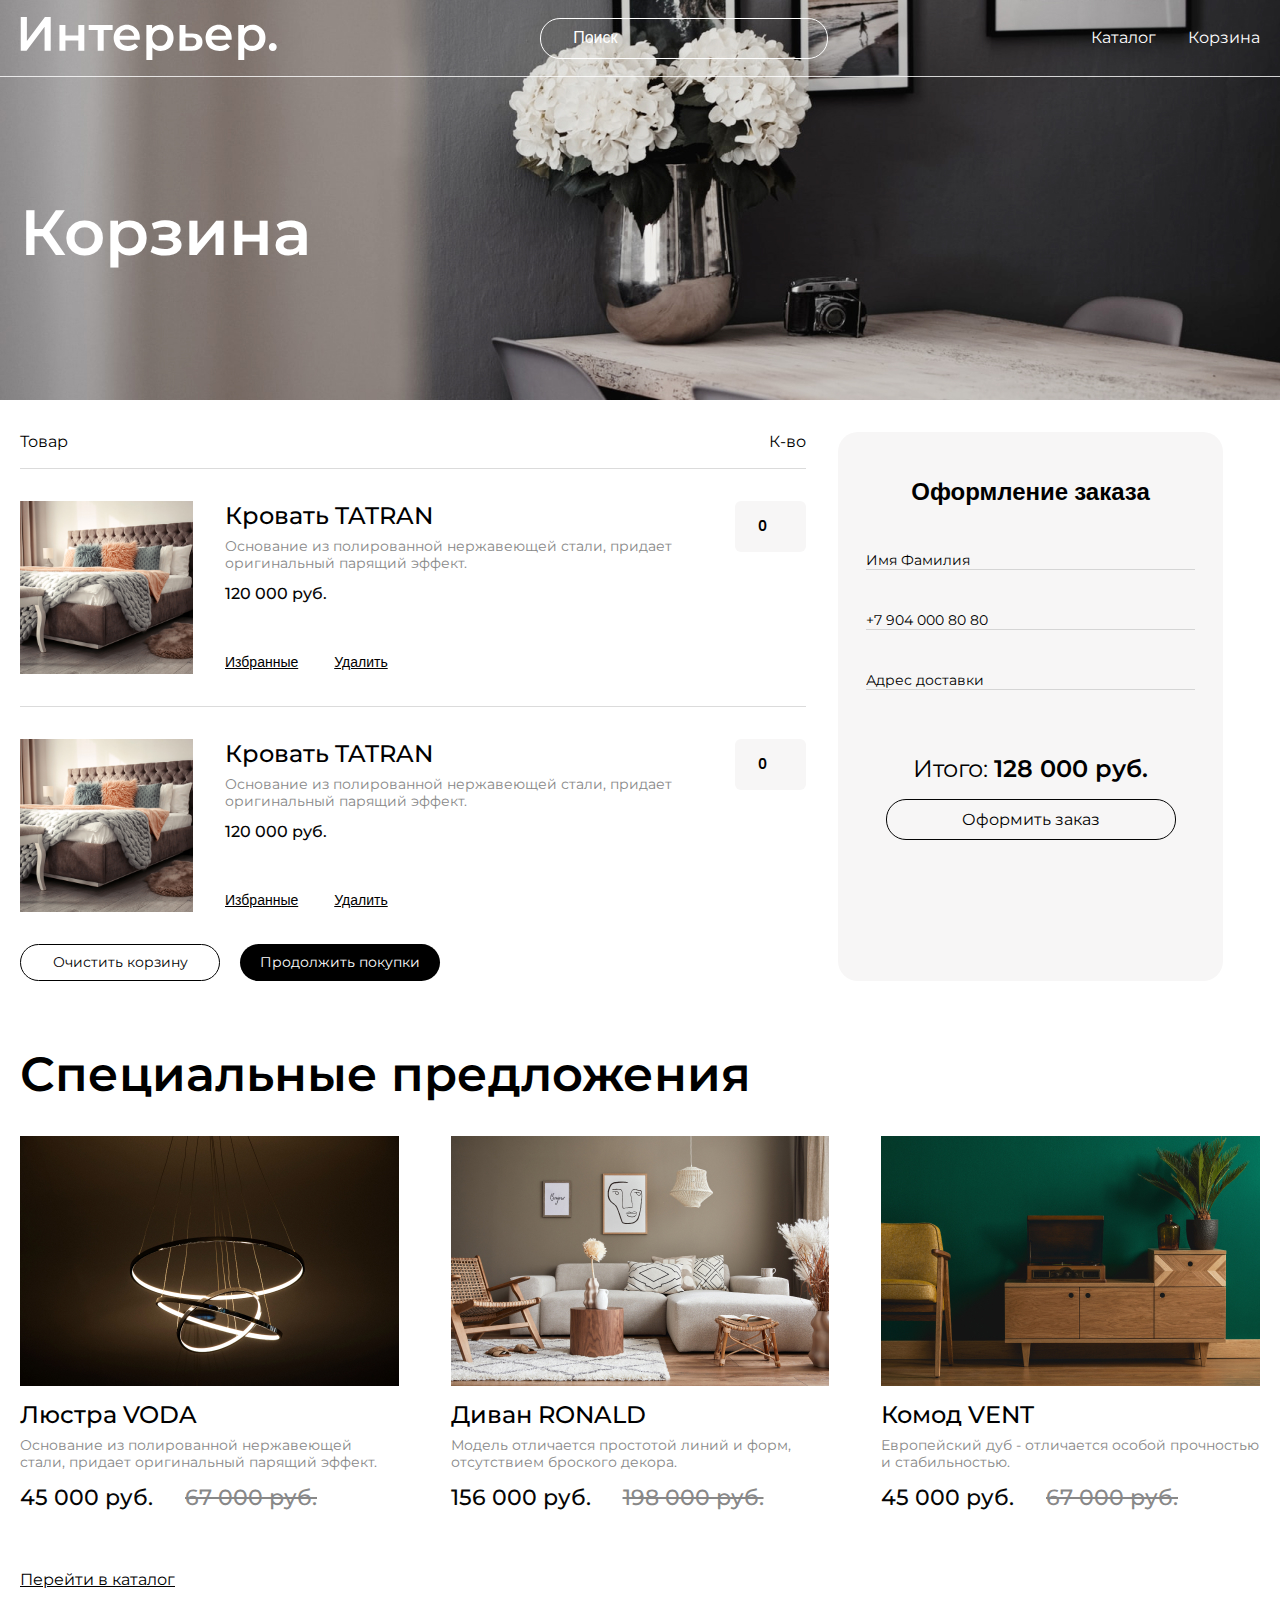
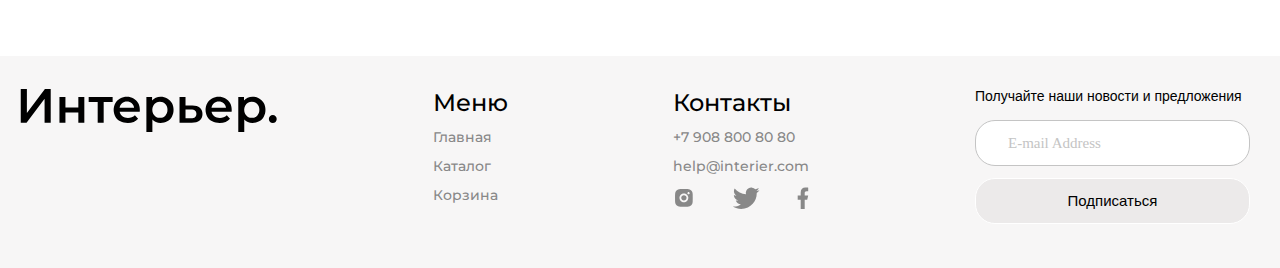
==== cart.html @ 0ecb042e "Added: Task 8" ====
<!DOCTYPE html>
<html lang="en">
<head>
    <meta charset="UTF-8">
    <meta http-equiv="X-UA-Compatible" content="IE=edge">
    <meta name="viewport" content="width=device-width, initial-scale=1.0">
    <link rel="stylesheet" href="css/main.css">
    <link href='https://fonts.googleapis.com/css?family=Montserrat:400,500,600,80' rel='stylesheet' type='text/css'>
    <link href="https://fonts.googleapis.com/css2?family=Poppins:wght@300;400;500&display=swap" rel="stylesheet"> 
    <link href="https://fonts.googleapis.com/css2?family=Poppins:wght@400;500;600&display=swap" rel="stylesheet">
    <title>Корзина</title>
</head>
<body>
    <div class="intro cart">
        <header class="intro-header">
            <img class="header-logo" src="img/logo.svg" alt="Logo">
            <input class="header-search" type="search" name="Search" id="input-search" placeholder="Поиск">
            <nav class="header-nav">
                <a class="header-nav-element" href="catalog.html">Каталог</a>
                <a class="header-nav-element" href="cart.html">Корзина</a>
            </nav>
        </header>
        <section>
            <h1 class="main-header cart">Корзина</h1>
        </section>
    </div> 
    <main>
    <section>
        <div class="cart-section">
            <div class="cart-pane">
                <div class="cart-header-bar">
                    <div class="cart-header-bar-element">Товар</div>
                    <div class="cart-header-bar-element">К-во</div>
                </div>
                <div class="cart-pane-product-cards">
                    <div class="product-card cart">
                        <img class="product-image cart" src="img/tatran.jpg" alt='TATRAN'>
                        <div class="cart-product-info">
                            <h3 class="product-name cart">Кровать TATRAN</h3>
                            <p class="product-desc cart">Основание из полированной нержавеющей стали, придает оригинальный парящий эффект.</p>
                            <p class="price cart">120 000 руб.</p>
                            <div class="product-card-control">
                                <button class="product-card-button" id="add-to-favorites-button">Избранные</button>
                                <button class="product-card-button" id="delete-from-cart-button">Удалить</button>
                            </div>
                        </div>
                        <input class="product-amount-input" type="number" value=0>
                    </div>
                    <div class="product-card cart">
                        <img class="product-image cart" src="img/tatran.jpg" alt='TATRAN'>
                        <div class="cart-product-info">
                            <h3 class="product-name cart">Кровать TATRAN</h3>
                            <p class="product-desc cart">Основание из полированной нержавеющей стали, придает оригинальный парящий эффект.</p>
                            <p class="price cart">120 000 руб.</p>
                            <div class="product-card-control">
                                <button class="product-card-button" id="add-to-favorites-button">Избранные</button>
                                <button class="product-card-button" id="delete-from-cart-button">Удалить</button>
                            </div>
                        </div>
                        <input class="product-amount-input" type="number" value=0>
                    </div>
                </div>
                <div class="cart-pane-control">
                    <button class="clear-cart-button">Очистить корзину</button>
                    <button class="continue-shopping-button">Продолжить покупки</button>
                </div>
            </div>
            <div class="order-pane">
                <p class="order-pane-header">Оформление заказа</p>
                <input class="order-name" placeholder="Имя Фамилия">
                <input class="order-phone-number" placeholder="+7 904 000 80 80">
                <input class="order-delivery-address" placeholder="Адрес доставки">
                <div class="order-total-block"><p class="order-total">Итого:&nbsp;</p><p class="order-total-sum">128 000 руб.</p></div>
                <button class="checkout-button">Оформить заказ</button>
            </div>
        </div>
    </section>
    <section>
        <h2 class="section-header">Специальные предложения</h2>
        <div class="product-cards">
            <div class="product-card">
                <img class="product-image" src="img/voda.jpg" alt='VODA'>
                <h3 class="product-name">Люстра VODA</h3>
                <p class="product-desc">Основание из полированной нержавеющей стали, придает оригинальный парящий эффект.</p>
                <div class="special-offer-price">
                    <p class="price">45 000 руб.</p><p class="price price-old">67 000 руб.</p>
                </div>
            </div>
            <div class="product-card">
                <img class="product-image" src="img/ronald.jpg" alt='RONALD'>
                <h3 class="product-name">Диван RONALD</h3>
                <p class="product-desc">Модель отличается простотой линий и форм, отсутствием броского декора.</p>
                <div class="special-offer-price">
                    <p class="price">156 000 руб.</p><p class="price price-old">198 000 руб.</p>
                </div>
            </div>
            <div class="product-card">
                <img class="product-image" src="img/vent.jpg" alt='VENT'>
                <h3 class="product-name">Комод VENT</h3>
                <p class="product-desc">Европейский дуб - отличается особой прочностью и стабильностью.</p>
                <div class="special-offer-price">
                    <p class="price">45 000 руб.</p><p class="price price-old">67 000 руб.</p>
                </div>
            </div>
        </div>
        <a class="catalog-section-link" href="catalog.html">Перейти в каталог</a>
    </section>
    </main>
    <footer>
        <img class="footer-logo" height="44px" src="img/logo.svg" alt="Logo">
        <div class="footer-section">
            <h4 class="footer-section-element">Меню</h4>
            <a class="footer-link" href="index.html">Главная</a>
            <a class="footer-link" href="catalog.html">Каталог</a>
            <a class="footer-link" href="">Корзина</a>
        </div>
        <div class="footer-section">
            <h4 class="footer-section-element">Контакты</h4>
            <a class="footer-link" href="tel:+79088008080">+7 908 800 80 80</a>
            <a class="footer-link" href="mailto:help@interier.com">help@interier.com</a>
            <div class="footer-contacts-social">
                <a href=""><img height="22px" src="img/inst.svg" alt="Instagram Logo"></a>
                <a href=""><img height="22px" src="img/twitter.svg" alt="Twitter Logo"></a>
                <a href=""><img height="22px" src="img/facebook.svg" alt="Facebook Logo"></a>
            </div>
        </div>
        <div class="footer-section">
            <form class="footer-subscription" action="#">
                <p class="subscription-header">Получайте наши новости и предложения</p>
                <input class="subscription-email-input" type="email" placeholder="E-mail Address">
                <button class="subscribe-button">Подписаться</button>
            </form>
        </div>
    </footer>
</body>
</html>
---- css/main.css ----
* {
  margin: 0;
  padding: 0;
}

body {
  font-family: 'Montserrat', sans-serif;
  font-style: normal;
  font-weight: normal;
  background-color: #FFFFFF;
}

section {
  padding-left: calc(50% - 620px);
  padding-right: calc(50% - 620px);
}

main {
  margin-bottom: 64px;
}

footer {
  padding-left: calc(50% - 620px);
  padding-right: calc(50% - 620px);
  /* height: 207px; */
  min-height: 130px;
  background: #F7F6F6;
  display: -webkit-box;
  display: -ms-flexbox;
  display: flex;
  -webkit-box-pack: justify;
      -ms-flex-pack: justify;
          justify-content: space-between;
  padding-top: 32px;
  padding-bottom: 32px;
}

input:focus {
  outline: none;
}

.intro {
  min-height: 735px;
  background-image: url("../img/intro_background.jpg");
  background-size: cover;
}

.intro .slogan-paragraph {
  min-height: 32px;
  margin-bottom: 16px;
  /* margin-left: 117px; */
  margin-top: 16px;
  font-size: 24px;
  line-height: 32px;
  color: #FFFFFF;
}

.intro .catalog-link {
  height: 24px;
  /* margin-left: 120px; */
  margin-top: 16px;
  font-size: 16px;
  line-height: 24px;
  -webkit-text-decoration-line: underline;
          text-decoration-line: underline;
  color: #FFFFFF;
}

.intro.catalog {
  min-height: 400px;
  background-image: url("../img/intro_background_catalog.jpg");
  background-size: cover;
}

.intro.cart {
  min-height: 400px;
  background-image: url("../img/intro_background_cart.jpg");
  background-size: cover;
}

.intro .intro-header {
  padding-left: calc(50% - 620px);
  padding-right: calc(50% - 620px);
  height: 76px;
  display: -webkit-box;
  display: -ms-flexbox;
  display: flex;
  -webkit-box-pack: justify;
      -ms-flex-pack: justify;
          justify-content: space-between;
  -webkit-box-align: center;
      -ms-flex-align: center;
          align-items: center;
  border-bottom: 1px solid rgba(255, 255, 255, 0.8);
}

.intro .header-logo {
  height: 44px;
}

.intro .header-search {
  /* margin-left: 25%; */
  height: 41px;
  width: 288px;
  padding-left: 32px;
  padding-right: 32px;
  border: 1px solid #FFFFFF;
  -webkit-box-sizing: border-box;
          box-sizing: border-box;
  border-radius: 20px;
  background: transparent;
  font-size: 16px;
  line-height: 20px;
  color: #FFFFFF;
}

.intro .header-search::-webkit-input-placeholder {
  color: #FFFFFF;
}

.intro .header-search:-ms-input-placeholder {
  color: #FFFFFF;
}

.intro .header-search::-ms-input-placeholder {
  color: #FFFFFF;
}

.intro .header-search::placeholder {
  color: #FFFFFF;
}

.intro .header-nav {
  /* margin-left: 120px; */
  display: -webkit-box;
  display: -ms-flexbox;
  display: flex;
  -webkit-box-pack: justify;
      -ms-flex-pack: justify;
          justify-content: space-between;
}

.intro .header-nav-element {
  font-size: 16px;
  line-height: 20px;
  color: #FFFFFF;
  text-decoration: none;
  -webkit-box-flex: 0;
      -ms-flex: none;
          flex: none;
  -webkit-box-ordinal-group: 1;
      -ms-flex-order: 0;
          order: 0;
  -ms-flex-positive: 0;
      flex-grow: 0;
  /* margin: 0px 32px; */
}

.intro .header-nav-element:nth-child(2n) {
  margin-left: 32px;
}

.intro .main-header {
  margin-top: 64px;
  margin-bottom: 16px;
  max-width: 792px;
  font-weight: 600;
  font-size: 64px;
  line-height: 70px;
  color: #FFFFFF;
}

.intro .main-header.catalog, .intro .main-header.cart {
  margin-top: 120px;
}

.catalog-control-bar {
  padding-top: 64px;
  padding-bottom: 32px;
  display: -webkit-box;
  display: -ms-flexbox;
  display: flex;
  -webkit-box-pack: justify;
      -ms-flex-pack: justify;
          justify-content: space-between;
  /* Doesn't work in Firefox (Works in Google Chrome) */
}

.catalog-control-bar .catalog-breadcrumb-nav-ul {
  display: -webkit-box;
  display: -ms-flexbox;
  display: flex;
  list-style: none;
}

.catalog-control-bar .catalog-breadcrumb-nav-element {
  display: inline;
  text-decoration: none;
  font-size: 16px;
  line-height: 32px;
  color: #000000;
  -webkit-box-flex: 0;
      -ms-flex: none;
          flex: none;
  -webkit-box-ordinal-group: 1;
      -ms-flex-order: 0;
          order: 0;
  -ms-flex-positive: 0;
      flex-grow: 0;
}

.catalog-control-bar .catalog-breadcrumb-nav a + a::before {
  content: "\00a0/\00a0\00a0";
  font-size: 16px;
  line-height: 32px;
  color: #000000;
  -webkit-box-flex: 0;
      -ms-flex: none;
          flex: none;
  -webkit-box-ordinal-group: 1;
      -ms-flex-order: 0;
          order: 0;
  -ms-flex-positive: 0;
      flex-grow: 0;
}

.catalog-control-bar .catalog-sort-dropdown {
  height: 41px;
  border: 1px solid #C4C4C4;
  -webkit-box-sizing: border-box;
          box-sizing: border-box;
  border-radius: 20px;
  padding-left: 10px;
  font-size: 16px;
  line-height: 20px;
  color: #000000;
}

.catalog-control-bar .catalog-sort-option {
  font-size: 16px;
  line-height: 20px;
  color: #000000;
}

.section-header {
  height: 59px;
  margin-top: 64px;
  margin-bottom: 32px;
  font-weight: 600;
  font-size: 48px;
  line-height: 59px;
  display: -webkit-box;
  display: -ms-flexbox;
  display: flex;
  -webkit-box-align: center;
      -ms-flex-align: center;
          align-items: center;
  color: #000000;
}

.category-cards {
  display: -ms-grid;
  display: grid;
  gap: 32px;
  -ms-grid-columns: (1fr)[12];
      grid-template-columns: repeat(12, 1fr);
}

.category-card.big-card {
  grid-column: span 6;
}

.category-card {
  grid-column: span 4;
  height: 415px;
  background-repeat: no-repeat;
  background-position: center;
  background-size: cover;
  font-weight: 600;
  font-size: 34px;
  line-height: 41px;
  display: -webkit-box;
  display: -ms-flexbox;
  display: flex;
  -webkit-box-align: center;
      -ms-flex-align: center;
          align-items: center;
  -webkit-box-pack: center;
      -ms-flex-pack: center;
          justify-content: center;
  color: #FFFFFF;
}

.product-cards {
  display: -webkit-box;
  display: -ms-flexbox;
  display: flex;
  /* flex-direction: row; */
  -ms-flex-wrap: wrap;
      flex-wrap: wrap;
  -webkit-box-pack: justify;
      -ms-flex-pack: justify;
          justify-content: space-between;
  /* margin-bottom: 39px; */
}

.product-card {
  width: 379px;
  padding-bottom: 56px;
}

.product-card .product-image {
  -o-object-fit: cover;
     object-fit: cover;
  padding-bottom: 10px;
}

.product-card .product-name {
  font-weight: 500;
  font-size: 24px;
  line-height: 29px;
  color: #000000;
  margin: 0px 0px 8px 0px;
}

.product-card .product-desc {
  font-size: 14px;
  line-height: 17px;
  color: #888888;
  margin: 0px 0px 12px 0px;
}

.product-card .price {
  font-weight: 500;
  font-size: 22px;
  line-height: 29px;
  color: #050505;
  margin-right: 32px;
}

.product-card .price-old {
  -webkit-text-decoration-line: line-through;
          text-decoration-line: line-through;
  color: #888888;
}

.product-card .special-offer-price {
  display: -webkit-box;
  display: -ms-flexbox;
  display: flex;
  -webkit-box-orient: horizontal;
  -webkit-box-direction: normal;
      -ms-flex-direction: row;
          flex-direction: row;
}

.cart-section {
  margin-top: 32px;
  display: -ms-grid;
  display: grid;
  -ms-grid-columns: (1fr)[12];
      grid-template-columns: repeat(12, 1fr);
  gap: 32px;
}

.cart-section .cart-pane {
  min-width: 786px;
}

.cart-section .cart-pane .cart-header-bar {
  padding-bottom: 16px;
  grid-column: span 8;
  font-size: 16px;
  line-height: 20px;
  display: -webkit-box;
  display: -ms-flexbox;
  display: flex;
  -webkit-box-pack: justify;
      -ms-flex-pack: justify;
          justify-content: space-between;
  -webkit-box-align: center;
      -ms-flex-align: center;
          align-items: center;
  color: #000000;
}

.cart-section .cart-pane .product-card.cart {
  display: -webkit-box;
  display: -ms-flexbox;
  display: flex;
  width: 100%;
  height: 173px;
  padding-top: 32px;
  padding-bottom: 32px;
  border-top: 1px solid rgba(136, 136, 136, 0.3);
}

.cart-section .cart-pane .product-image.cart {
  max-height: 173px;
  max-width: 173px;
  -o-object-fit: cover;
     object-fit: cover;
  padding-bottom: 0;
}

.cart-section .cart-pane .cart-product-info {
  padding-left: 32px;
  display: -webkit-box;
  display: -ms-flexbox;
  display: flex;
  -webkit-box-orient: vertical;
  -webkit-box-direction: normal;
      -ms-flex-direction: column;
          flex-direction: column;
  -webkit-box-pack: justify;
      -ms-flex-pack: justify;
          justify-content: space-between;
}

.cart-section .cart-pane .cart-product-info .product-name.cart {
  font-size: 24px;
  line-height: 29px;
}

.cart-section .cart-pane .cart-product-info .product-desc.cart {
  font-size: 14px;
  line-height: 17px;
}

.cart-section .cart-pane .cart-product-info .price.cart {
  font-size: 16px;
  line-height: 20px;
}

.cart-section .cart-pane .cart-product-info .product-card-control {
  margin-top: auto;
}

.cart-section .cart-pane .cart-product-info .product-card-control .product-card-button {
  margin-right: 32px;
  font-size: 14px;
  line-height: 24px;
  -webkit-text-decoration-line: underline;
          text-decoration-line: underline;
  border: none;
  background: none;
  color: #000000;
}

.cart-section .cart-pane .cart-product-info .product-card-control .product-card-button:hover {
  color: rgba(0, 0, 0, 0.5);
}

.cart-section .cart-pane .product-amount-input {
  height: 51px;
  width: 71px;
  background: #F7F6F6;
  border-radius: 6px;
  border: none;
  text-align: center;
  font-family: Poppins;
  font-style: normal;
  font-weight: 600;
  font-size: 14px;
}

.cart-section .order-pane {
  grid-column: span 4;
  min-width: 329px;
  background: #F7F6F6;
  border-radius: 20px;
  display: -webkit-box;
  display: -ms-flexbox;
  display: flex;
  -webkit-box-orient: vertical;
  -webkit-box-direction: normal;
      -ms-flex-direction: column;
          flex-direction: column;
  padding-top: 42px;
  padding-bottom: 42px;
  padding-left: 28px;
  padding-right: 28px;
  -webkit-box-align: center;
      -ms-flex-align: center;
          align-items: center;
}

.cart-section .order-pane .order-pane-header {
  font-family: Poppins, sans-serif;
  font-style: normal;
  font-weight: 600;
  font-size: 24px;
  line-height: 36px;
  -webkit-box-align: center;
      -ms-flex-align: center;
          align-items: center;
  text-align: center;
}

.cart-section .order-pane .order-name, .cart-section .order-pane .order-phone-number, .cart-section .order-pane .order-delivery-address {
  width: 100%;
  background: none;
  border: none;
  border-bottom: 1px solid rgba(136, 136, 136, 0.3);
  font-family: Montserrat;
  font-style: normal;
  font-weight: normal;
  font-size: 14px;
  line-height: 17px;
  margin-top: 42px;
  color: #000000;
}

.cart-section .order-pane .order-name::-webkit-input-placeholder, .cart-section .order-pane .order-phone-number::-webkit-input-placeholder, .cart-section .order-pane .order-delivery-address::-webkit-input-placeholder {
  color: #000000;
}

.cart-section .order-pane .order-name:-ms-input-placeholder, .cart-section .order-pane .order-phone-number:-ms-input-placeholder, .cart-section .order-pane .order-delivery-address:-ms-input-placeholder {
  color: #000000;
}

.cart-section .order-pane .order-name::-ms-input-placeholder, .cart-section .order-pane .order-phone-number::-ms-input-placeholder, .cart-section .order-pane .order-delivery-address::-ms-input-placeholder {
  color: #000000;
}

.cart-section .order-pane .order-name::placeholder, .cart-section .order-pane .order-phone-number::placeholder, .cart-section .order-pane .order-delivery-address::placeholder {
  color: #000000;
}

.cart-section .order-pane .order-total-block {
  margin-top: 64px;
  margin-bottom: 16px;
  display: -webkit-box;
  display: -ms-flexbox;
  display: flex;
  font-size: 24px;
  line-height: 29px;
  color: #000000;
}

.cart-section .order-pane .order-total-block .order-total-sum {
  font-weight: 600;
}

.cart-section .order-pane .checkout-button {
  width: 290px;
  height: 41px;
  background: none;
  border: 1px solid #040404;
  -webkit-box-sizing: border-box;
          box-sizing: border-box;
  border-radius: 20px;
  font-family: Montserrat;
  font-style: normal;
  font-weight: normal;
  font-size: 16px;
  line-height: 20px;
  -webkit-box-align: center;
      -ms-flex-align: center;
          align-items: center;
  text-align: center;
  color: #000000;
}

.cart-section .clear-cart-button {
  width: 200px;
  height: 37px;
  background: none;
  border: 1px solid #000000;
  -webkit-box-sizing: border-box;
          box-sizing: border-box;
  border-radius: 50px;
  margin-right: 16px;
  font-family: Montserrat;
  font-style: normal;
  font-weight: normal;
  font-size: 14px;
  line-height: 17px;
  text-align: center;
  color: #020202;
}

.cart-section .continue-shopping-button {
  width: 200px;
  height: 37px;
  background: #000000;
  border: none;
  border-radius: 50px;
  font-family: Montserrat;
  font-style: normal;
  font-weight: normal;
  font-size: 14px;
  line-height: 17px;
  text-align: center;
  color: #FFFFFF;
}

.cart-section .clear-cart-button:hover, .cart-section .continue-shopping-button:hover, .cart-section .checkout-button:hover {
  background-color: #e6e6e6;
  border: none;
  color: #000000;
}

.catalog-section-link {
  font-family: Montserrat;
  font-style: normal;
  font-weight: normal;
  font-size: 16px;
  line-height: 24px;
  -webkit-text-decoration-line: underline;
          text-decoration-line: underline;
  color: #000000;
}

.footer-logo {
  -webkit-filter: brightness(0%);
          filter: brightness(0%);
}

.footer-link {
  font-weight: 500;
  font-size: 14px;
  line-height: 17px;
  color: #888888;
  text-decoration: none;
}

.footer-section {
  display: -webkit-box;
  display: -ms-flexbox;
  display: flex;
  -webkit-box-orient: vertical;
  -webkit-box-direction: normal;
      -ms-flex-direction: column;
          flex-direction: column;
  padding-left: 10px;
  padding-right: 10px;
}

.footer-section .footer-section-element {
  font-weight: 500;
  font-size: 24px;
  line-height: 29px;
  color: #000000;
  margin: 0px 0px 12px 0px;
}

.footer-contacts-social {
  display: -webkit-box;
  display: -ms-flexbox;
  display: flex;
  -webkit-box-orient: horizontal;
  -webkit-box-direction: normal;
      -ms-flex-direction: row;
          flex-direction: row;
  -webkit-box-pack: justify;
      -ms-flex-pack: justify;
          justify-content: space-between;
}

.footer-subscription {
  display: -webkit-box;
  display: -ms-flexbox;
  display: flex;
  -webkit-box-orient: vertical;
  -webkit-box-direction: normal;
      -ms-flex-direction: column;
          flex-direction: column;
  -ms-flex-line-pack: center;
      align-content: center;
}

.footer-subscription .subscription-header {
  font-size: 14px;
  line-height: 16px;
  color: #000000;
  margin: 0px 0px 16px 0px;
  font-family: Roboto, sans-serif;
  font-style: normal;
  font-weight: normal;
}

.footer-subscription .subscription-email-input {
  background: #FFFFFF;
  border: 1px solid #C4C4C4;
  -webkit-box-sizing: border-box;
          box-sizing: border-box;
  border-radius: 20px;
  font-style: normal;
  font-weight: normal;
  font-size: 15px;
  line-height: 18px;
  width: 275px;
  height: 46px;
  padding-left: 32px;
  font-family: Roboto;
  font-style: normal;
  font-weight: normal;
  font-size: 15px;
  line-height: 18px;
  color: #636363;
}

.footer-subscription .subscription-email-input::-webkit-input-placeholder {
  font-family: Roboto;
  font-style: normal;
  font-weight: normal;
  font-size: 15px;
  line-height: 18px;
  color: #C4C4C4;
}

.footer-subscription .subscription-email-input:-ms-input-placeholder {
  font-family: Roboto;
  font-style: normal;
  font-weight: normal;
  font-size: 15px;
  line-height: 18px;
  color: #C4C4C4;
}

.footer-subscription .subscription-email-input::-ms-input-placeholder {
  font-family: Roboto;
  font-style: normal;
  font-weight: normal;
  font-size: 15px;
  line-height: 18px;
  color: #C4C4C4;
}

.footer-subscription .subscription-email-input::placeholder {
  font-family: Roboto;
  font-style: normal;
  font-weight: normal;
  font-size: 15px;
  line-height: 18px;
  color: #C4C4C4;
}

.footer-subscription .subscribe-button {
  background: rgba(222, 215, 215, 0.41);
  border: 1px solid #FFFFFF;
  -webkit-box-sizing: border-box;
          box-sizing: border-box;
  border-radius: 20px;
  width: 275px;
  height: 46px;
  font-size: 15px;
  line-height: 18px;
  color: #000000;
}

.footer-link, .footer-contacts-social, .subscription-email-input, .subscribe-button {
  margin-bottom: 12px;
}
/*# sourceMappingURL=main.css.map */
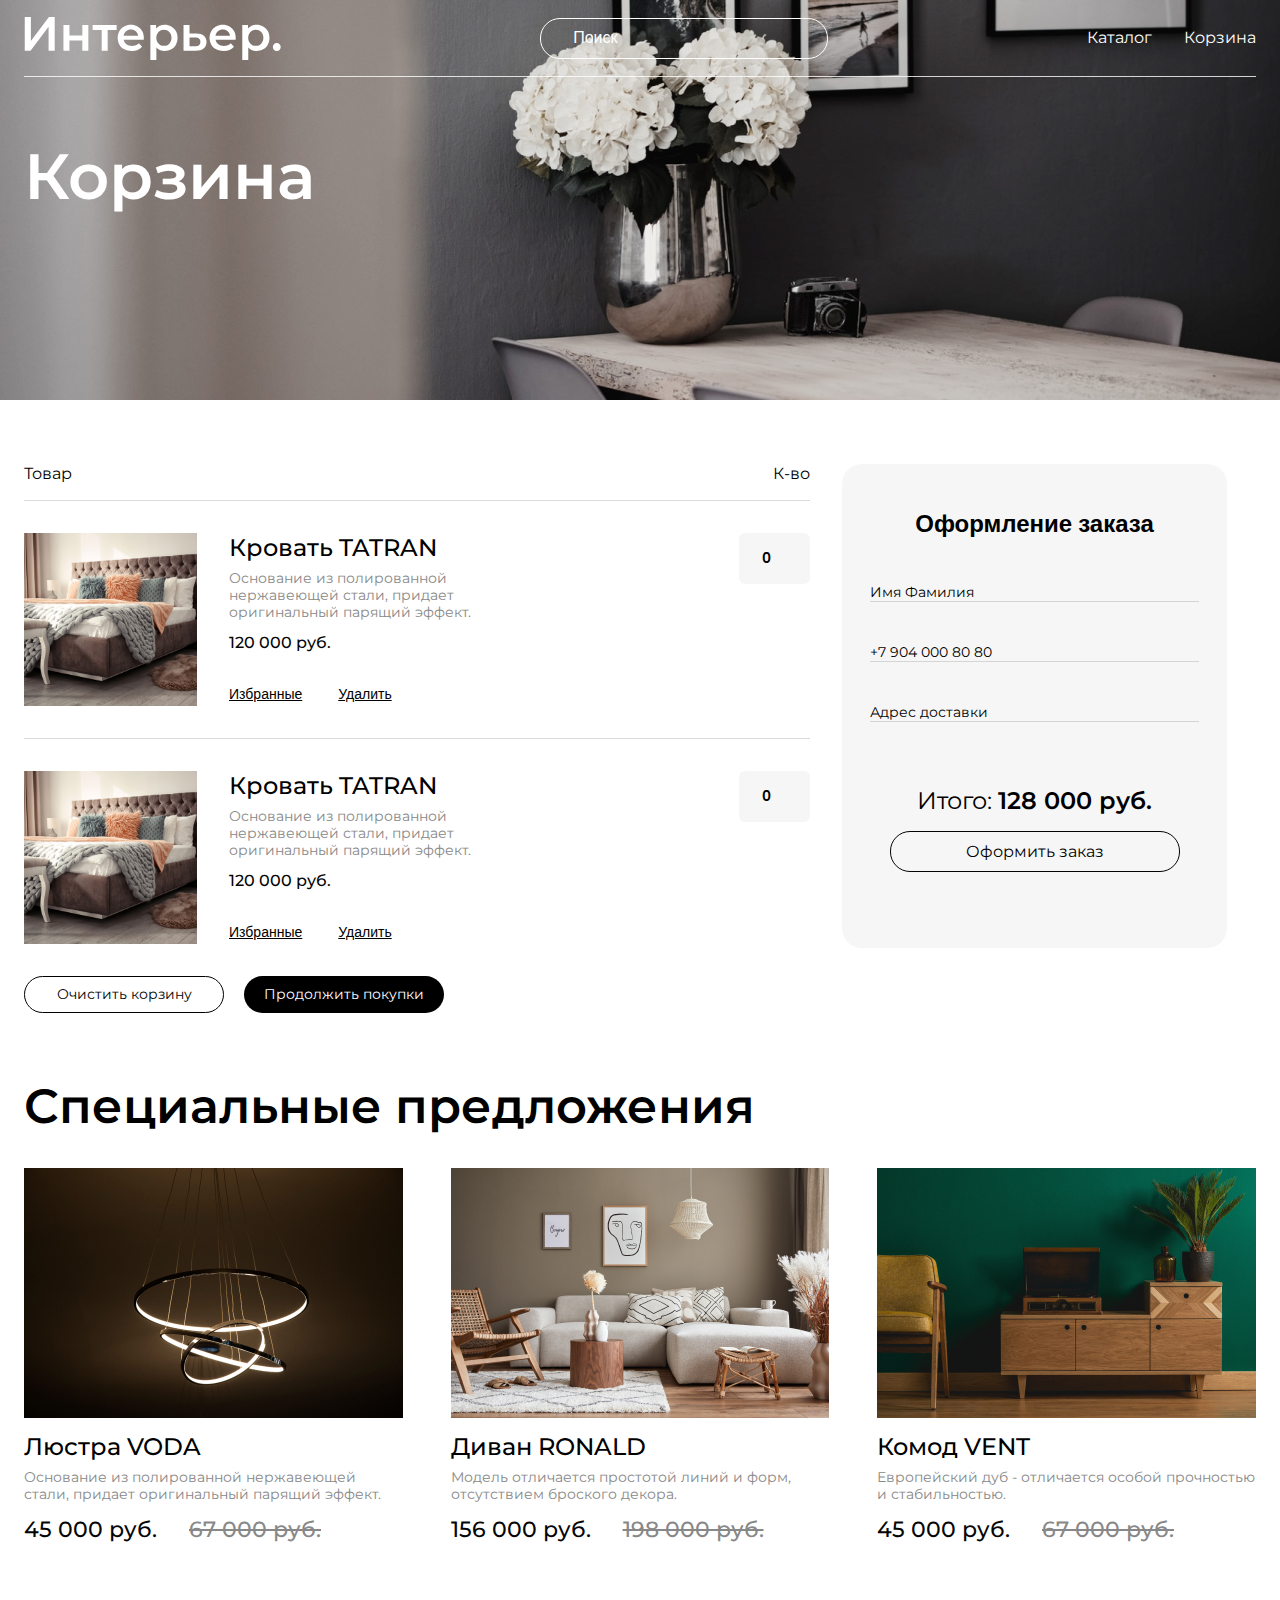
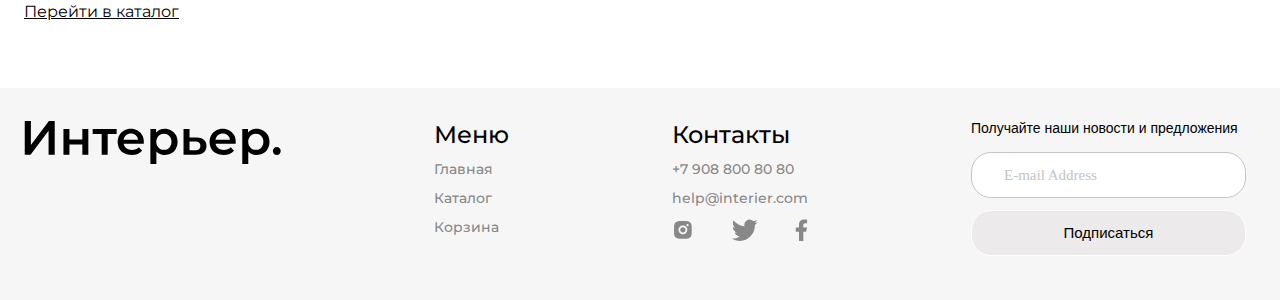
==== commit c7a36665: "Task 10 - Added: Mobile version" ====
--- a/cart.html
+++ b/cart.html
@@ -6,22 +6,37 @@
     <meta name="viewport" content="width=device-width, initial-scale=1.0">
     <link rel="stylesheet" href="css/main.css">
     <link href='https://fonts.googleapis.com/css?family=Montserrat:400,500,600,80' rel='stylesheet' type='text/css'>
-    <link href="https://fonts.googleapis.com/css2?family=Poppins:wght@300;400;500&display=swap" rel="stylesheet"> 
-    <link href="https://fonts.googleapis.com/css2?family=Poppins:wght@400;500;600&display=swap" rel="stylesheet">
+    <link href="https://fonts.googleapis.com/css2?family=Poppins:wght@300;400;500;600&display=swap" rel="stylesheet"> 
     <title>Корзина</title>
 </head>
 <body>
     <div class="intro cart">
         <header class="intro-header">
-            <img class="header-logo" src="img/logo.svg" alt="Logo">
+            <picture class="header-logo">
+                <source media="(max-width: 767px)" srcset="img/logo_mobile.svg">
+                <source media="(min-width: 768px)" srcset="img/logo.svg">
+                <img class="header-logo" src="img/logo.svg" alt="Logo">
+            </picture>
             <input class="header-search" type="search" name="Search" id="input-search" placeholder="Поиск">
             <nav class="header-nav">
                 <a class="header-nav-element" href="catalog.html">Каталог</a>
                 <a class="header-nav-element" href="cart.html">Корзина</a>
             </nav>
+            <div class="header-nav mobile">
+                <a class="header-nav-element" id="nav-mobile-search">
+                    <img src="img/search.svg" alt="Search Button">
+                </a>
+                <a class="header-nav-element" id="nav-mobile-catalog" href="catalog.html">
+                    <img src="img/catalog.svg" alt="Catalog Button">
+                </a>
+                <a class="header-nav-element" id="nav-mobile-cart" href="cart.html">
+                    <img src="img/cart.svg" alt="Cart Button">
+                </a>
+            </div>
         </header>
         <section>
-            <h1 class="main-header cart">Корзина</h1>
+            <h1 class="main-header">Корзина</h1>
+            <h1 class="main-header mobile short">Корзина</h1>
         </section>
     </div> 
     <main>
--- a/css/main.css
+++ b/css/main.css
@@ -11,8 +11,8 @@
 }
 
 section {
-  padding-left: calc(50% - 620px);
-  padding-right: calc(50% - 620px);
+  margin-left: calc(max(calc(50% - 620px), 24px));
+  margin-right: calc(max(calc(50% - 620px), 24px));
 }
 
 main {
@@ -20,9 +20,8 @@
 }
 
 footer {
-  padding-left: calc(50% - 620px);
-  padding-right: calc(50% - 620px);
-  /* height: 207px; */
+  padding-left: calc(max(calc(50% - 620px), 24px));
+  padding-right: calc(max(calc(50% - 620px), 24px));
   min-height: 130px;
   background: #F7F6F6;
   display: -webkit-box;
@@ -43,21 +42,20 @@
   min-height: 735px;
   background-image: url("../img/intro_background.jpg");
   background-size: cover;
-}
-
-.intro .slogan-paragraph {
+  margin-bottom: 64px;
+}
+
+.slogan-paragraph {
   min-height: 32px;
   margin-bottom: 16px;
-  /* margin-left: 117px; */
   margin-top: 16px;
   font-size: 24px;
   line-height: 32px;
   color: #FFFFFF;
 }
 
-.intro .catalog-link {
+.catalog-link {
   height: 24px;
-  /* margin-left: 120px; */
   margin-top: 16px;
   font-size: 16px;
   line-height: 24px;
@@ -66,21 +64,9 @@
   color: #FFFFFF;
 }
 
-.intro.catalog {
-  min-height: 400px;
-  background-image: url("../img/intro_background_catalog.jpg");
-  background-size: cover;
-}
-
-.intro.cart {
-  min-height: 400px;
-  background-image: url("../img/intro_background_cart.jpg");
-  background-size: cover;
-}
-
-.intro .intro-header {
-  padding-left: calc(50% - 620px);
-  padding-right: calc(50% - 620px);
+.intro-header {
+  margin-left: calc(max(calc(50% - 620px), 24px));
+  margin-right: calc(max(calc(50% - 620px), 24px));
   height: 76px;
   display: -webkit-box;
   display: -ms-flexbox;
@@ -92,14 +78,15 @@
       -ms-flex-align: center;
           align-items: center;
   border-bottom: 1px solid rgba(255, 255, 255, 0.8);
-}
-
-.intro .header-logo {
+  -webkit-column-gap: 24px;
+          column-gap: 24px;
+}
+
+.header-logo {
   height: 44px;
 }
 
-.intro .header-search {
-  /* margin-left: 25%; */
+.header-search {
   height: 41px;
   width: 288px;
   padding-left: 32px;
@@ -114,24 +101,23 @@
   color: #FFFFFF;
 }
 
-.intro .header-search::-webkit-input-placeholder {
+.header-search::-webkit-input-placeholder {
   color: #FFFFFF;
 }
 
-.intro .header-search:-ms-input-placeholder {
+.header-search:-ms-input-placeholder {
   color: #FFFFFF;
 }
 
-.intro .header-search::-ms-input-placeholder {
+.header-search::-ms-input-placeholder {
   color: #FFFFFF;
 }
 
-.intro .header-search::placeholder {
+.header-search::placeholder {
   color: #FFFFFF;
 }
 
-.intro .header-nav {
-  /* margin-left: 120px; */
+.header-nav {
   display: -webkit-box;
   display: -ms-flexbox;
   display: flex;
@@ -140,7 +126,11 @@
           justify-content: space-between;
 }
 
-.intro .header-nav-element {
+.header-nav.mobile {
+  display: none;
+}
+
+.header-nav-element {
   font-size: 16px;
   line-height: 20px;
   color: #FFFFFF;
@@ -153,14 +143,13 @@
           order: 0;
   -ms-flex-positive: 0;
       flex-grow: 0;
-  /* margin: 0px 32px; */
-}
-
-.intro .header-nav-element:nth-child(2n) {
+}
+
+.header-nav-element:nth-child(2n) {
   margin-left: 32px;
 }
 
-.intro .main-header {
+.main-header {
   margin-top: 64px;
   margin-bottom: 16px;
   max-width: 792px;
@@ -170,81 +159,16 @@
   color: #FFFFFF;
 }
 
-.intro .main-header.catalog, .intro .main-header.cart {
+.main-header.mobile {
+  display: none;
+}
+
+.main-header.catalog, .main-header.cart {
   margin-top: 120px;
-}
-
-.catalog-control-bar {
-  padding-top: 64px;
-  padding-bottom: 32px;
-  display: -webkit-box;
-  display: -ms-flexbox;
-  display: flex;
-  -webkit-box-pack: justify;
-      -ms-flex-pack: justify;
-          justify-content: space-between;
-  /* Doesn't work in Firefox (Works in Google Chrome) */
-}
-
-.catalog-control-bar .catalog-breadcrumb-nav-ul {
-  display: -webkit-box;
-  display: -ms-flexbox;
-  display: flex;
-  list-style: none;
-}
-
-.catalog-control-bar .catalog-breadcrumb-nav-element {
-  display: inline;
-  text-decoration: none;
-  font-size: 16px;
-  line-height: 32px;
-  color: #000000;
-  -webkit-box-flex: 0;
-      -ms-flex: none;
-          flex: none;
-  -webkit-box-ordinal-group: 1;
-      -ms-flex-order: 0;
-          order: 0;
-  -ms-flex-positive: 0;
-      flex-grow: 0;
-}
-
-.catalog-control-bar .catalog-breadcrumb-nav a + a::before {
-  content: "\00a0/\00a0\00a0";
-  font-size: 16px;
-  line-height: 32px;
-  color: #000000;
-  -webkit-box-flex: 0;
-      -ms-flex: none;
-          flex: none;
-  -webkit-box-ordinal-group: 1;
-      -ms-flex-order: 0;
-          order: 0;
-  -ms-flex-positive: 0;
-      flex-grow: 0;
-}
-
-.catalog-control-bar .catalog-sort-dropdown {
-  height: 41px;
-  border: 1px solid #C4C4C4;
-  -webkit-box-sizing: border-box;
-          box-sizing: border-box;
-  border-radius: 20px;
-  padding-left: 10px;
-  font-size: 16px;
-  line-height: 20px;
-  color: #000000;
-}
-
-.catalog-control-bar .catalog-sort-option {
-  font-size: 16px;
-  line-height: 20px;
-  color: #000000;
 }
 
 .section-header {
   height: 59px;
-  margin-top: 64px;
   margin-bottom: 32px;
   font-weight: 600;
   font-size: 48px;
@@ -264,6 +188,7 @@
   gap: 32px;
   -ms-grid-columns: (1fr)[12];
       grid-template-columns: repeat(12, 1fr);
+  margin-bottom: 64px;
 }
 
 .category-card.big-card {
@@ -301,21 +226,20 @@
   -webkit-box-pack: justify;
       -ms-flex-pack: justify;
           justify-content: space-between;
-  /* margin-bottom: 39px; */
+  margin-bottom: 56px;
 }
 
 .product-card {
   width: 379px;
-  padding-bottom: 56px;
-}
-
-.product-card .product-image {
+}
+
+.product-image {
   -o-object-fit: cover;
      object-fit: cover;
   padding-bottom: 10px;
 }
 
-.product-card .product-name {
+.product-name {
   font-weight: 500;
   font-size: 24px;
   line-height: 29px;
@@ -323,14 +247,14 @@
   margin: 0px 0px 8px 0px;
 }
 
-.product-card .product-desc {
+.product-desc {
   font-size: 14px;
   line-height: 17px;
   color: #888888;
   margin: 0px 0px 12px 0px;
 }
 
-.product-card .price {
+.price {
   font-weight: 500;
   font-size: 22px;
   line-height: 29px;
@@ -338,13 +262,13 @@
   margin-right: 32px;
 }
 
-.product-card .price-old {
+.price-old {
   -webkit-text-decoration-line: line-through;
           text-decoration-line: line-through;
   color: #888888;
 }
 
-.product-card .special-offer-price {
+.special-offer-price {
   display: -webkit-box;
   display: -ms-flexbox;
   display: flex;
@@ -352,6 +276,242 @@
   -webkit-box-direction: normal;
       -ms-flex-direction: row;
           flex-direction: row;
+}
+
+.catalog-section-link {
+  font-family: Montserrat;
+  font-style: normal;
+  font-weight: normal;
+  font-size: 16px;
+  line-height: 24px;
+  -webkit-text-decoration-line: underline;
+          text-decoration-line: underline;
+  color: #000000;
+}
+
+.catalog-section-link:hover {
+  color: rgba(0, 0, 0, 0.5);
+}
+
+.footer-logo {
+  -webkit-filter: brightness(0%);
+          filter: brightness(0%);
+}
+
+.footer-link {
+  font-weight: 500;
+  font-size: 14px;
+  line-height: 17px;
+  color: #888888;
+  text-decoration: none;
+}
+
+.footer-section {
+  display: -webkit-box;
+  display: -ms-flexbox;
+  display: flex;
+  -webkit-box-orient: vertical;
+  -webkit-box-direction: normal;
+      -ms-flex-direction: column;
+          flex-direction: column;
+  padding-left: 10px;
+  padding-right: 10px;
+}
+
+.footer-section-element {
+  font-weight: 500;
+  font-size: 24px;
+  line-height: 29px;
+  color: #000000;
+  margin-bottom: 12px;
+}
+
+.footer-contacts-social {
+  display: -webkit-box;
+  display: -ms-flexbox;
+  display: flex;
+  -webkit-box-orient: horizontal;
+  -webkit-box-direction: normal;
+      -ms-flex-direction: row;
+          flex-direction: row;
+  -webkit-box-pack: justify;
+      -ms-flex-pack: justify;
+          justify-content: space-between;
+}
+
+.footer-subscription {
+  display: -webkit-box;
+  display: -ms-flexbox;
+  display: flex;
+  -webkit-box-orient: vertical;
+  -webkit-box-direction: normal;
+      -ms-flex-direction: column;
+          flex-direction: column;
+  -ms-flex-line-pack: center;
+      align-content: center;
+}
+
+.subscription-header {
+  font-size: 14px;
+  line-height: 16px;
+  color: #000000;
+  margin-bottom: 16px;
+  font-family: Roboto, sans-serif;
+  font-style: normal;
+  font-weight: normal;
+}
+
+.subscription-email-input {
+  background: #FFFFFF;
+  border: 1px solid #C4C4C4;
+  -webkit-box-sizing: border-box;
+          box-sizing: border-box;
+  border-radius: 20px;
+  font-style: normal;
+  font-weight: normal;
+  font-size: 15px;
+  line-height: 18px;
+  width: 275px;
+  height: 46px;
+  padding-left: 32px;
+  font-family: Roboto;
+  font-style: normal;
+  font-weight: normal;
+  font-size: 15px;
+  line-height: 18px;
+  color: #636363;
+}
+
+.subscription-email-input::-webkit-input-placeholder {
+  font-family: Roboto;
+  font-style: normal;
+  font-weight: normal;
+  font-size: 15px;
+  line-height: 18px;
+  color: #C4C4C4;
+}
+
+.subscription-email-input:-ms-input-placeholder {
+  font-family: Roboto;
+  font-style: normal;
+  font-weight: normal;
+  font-size: 15px;
+  line-height: 18px;
+  color: #C4C4C4;
+}
+
+.subscription-email-input::-ms-input-placeholder {
+  font-family: Roboto;
+  font-style: normal;
+  font-weight: normal;
+  font-size: 15px;
+  line-height: 18px;
+  color: #C4C4C4;
+}
+
+.subscription-email-input::placeholder {
+  font-family: Roboto;
+  font-style: normal;
+  font-weight: normal;
+  font-size: 15px;
+  line-height: 18px;
+  color: #C4C4C4;
+}
+
+.subscribe-button {
+  background: rgba(222, 215, 215, 0.41);
+  border: 1px solid #FFFFFF;
+  -webkit-box-sizing: border-box;
+          box-sizing: border-box;
+  border-radius: 20px;
+  width: 275px;
+  height: 46px;
+  font-size: 15px;
+  line-height: 18px;
+  color: #000000;
+}
+
+.footer-link, .footer-contacts-social, .subscription-email-input, .subscribe-button {
+  margin-bottom: 12px;
+}
+
+.intro.catalog {
+  min-height: 400px;
+  background-image: url("../img/intro_background_catalog.jpg");
+  background-size: cover;
+}
+
+.catalog-control-bar {
+  padding-bottom: 32px;
+  display: -webkit-box;
+  display: -ms-flexbox;
+  display: flex;
+  -webkit-box-pack: justify;
+      -ms-flex-pack: justify;
+          justify-content: space-between;
+}
+
+.catalog-breadcrumb-nav-ul {
+  display: -webkit-box;
+  display: -ms-flexbox;
+  display: flex;
+  list-style: none;
+}
+
+.catalog-breadcrumb-nav-element {
+  display: inline;
+  text-decoration: none;
+  font-size: 16px;
+  line-height: 32px;
+  color: #000000;
+  -webkit-box-flex: 0;
+      -ms-flex: none;
+          flex: none;
+  -webkit-box-ordinal-group: 1;
+      -ms-flex-order: 0;
+          order: 0;
+  -ms-flex-positive: 0;
+      flex-grow: 0;
+}
+
+.catalog-breadcrumb-nav a + a::before {
+  content: "\00a0/\00a0\00a0";
+  font-size: 16px;
+  line-height: 32px;
+  color: #000000;
+  -webkit-box-flex: 0;
+      -ms-flex: none;
+          flex: none;
+  -webkit-box-ordinal-group: 1;
+      -ms-flex-order: 0;
+          order: 0;
+  -ms-flex-positive: 0;
+      flex-grow: 0;
+}
+
+.catalog-sort-dropdown {
+  height: 41px;
+  border: 1px solid #C4C4C4;
+  -webkit-box-sizing: border-box;
+          box-sizing: border-box;
+  border-radius: 20px;
+  padding-left: 10px;
+  font-size: 16px;
+  line-height: 20px;
+  color: #000000;
+}
+
+/* Doesn't work in Firefox (Works in Google Chrome) */
+.catalog-sort-option {
+  font-size: 16px;
+  line-height: 20px;
+  color: #000000;
+}
+
+.intro.cart {
+  min-height: 400px;
+  background-image: url("../img/intro_background_cart.jpg");
+  background-size: cover;
 }
 
 .cart-section {
@@ -363,11 +523,11 @@
   gap: 32px;
 }
 
-.cart-section .cart-pane {
+.cart-pane {
   min-width: 786px;
 }
 
-.cart-section .cart-pane .cart-header-bar {
+.cart-header-bar {
   padding-bottom: 16px;
   grid-column: span 8;
   font-size: 16px;
@@ -384,10 +544,13 @@
   color: #000000;
 }
 
-.cart-section .cart-pane .product-card.cart {
-  display: -webkit-box;
-  display: -ms-flexbox;
-  display: flex;
+.product-card.cart {
+  display: -webkit-box;
+  display: -ms-flexbox;
+  display: flex;
+  -webkit-box-pack: justify;
+      -ms-flex-pack: justify;
+          justify-content: space-between;
   width: 100%;
   height: 173px;
   padding-top: 32px;
@@ -395,7 +558,7 @@
   border-top: 1px solid rgba(136, 136, 136, 0.3);
 }
 
-.cart-section .cart-pane .product-image.cart {
+.product-image.cart {
   max-height: 173px;
   max-width: 173px;
   -o-object-fit: cover;
@@ -403,7 +566,7 @@
   padding-bottom: 0;
 }
 
-.cart-section .cart-pane .cart-product-info {
+.cart-product-info {
   padding-left: 32px;
   display: -webkit-box;
   display: -ms-flexbox;
@@ -417,26 +580,27 @@
           justify-content: space-between;
 }
 
-.cart-section .cart-pane .cart-product-info .product-name.cart {
+.product-name.cart {
   font-size: 24px;
   line-height: 29px;
 }
 
-.cart-section .cart-pane .cart-product-info .product-desc.cart {
+.product-desc.cart {
   font-size: 14px;
   line-height: 17px;
-}
-
-.cart-section .cart-pane .cart-product-info .price.cart {
+  max-width: 276px;
+}
+
+.price.cart {
   font-size: 16px;
   line-height: 20px;
 }
 
-.cart-section .cart-pane .cart-product-info .product-card-control {
+.product-card-control {
   margin-top: auto;
 }
 
-.cart-section .cart-pane .cart-product-info .product-card-control .product-card-button {
+.product-card-button {
   margin-right: 32px;
   font-size: 14px;
   line-height: 24px;
@@ -447,11 +611,12 @@
   color: #000000;
 }
 
-.cart-section .cart-pane .cart-product-info .product-card-control .product-card-button:hover {
+.product-card-button:hover {
   color: rgba(0, 0, 0, 0.5);
 }
 
-.cart-section .cart-pane .product-amount-input {
+.product-amount-input {
+  margin-left: auto;
   height: 51px;
   width: 71px;
   background: #F7F6F6;
@@ -464,9 +629,10 @@
   font-size: 14px;
 }
 
-.cart-section .order-pane {
+.order-pane {
   grid-column: span 4;
   min-width: 329px;
+  max-height: 400px;
   background: #F7F6F6;
   border-radius: 20px;
   display: -webkit-box;
@@ -485,7 +651,7 @@
           align-items: center;
 }
 
-.cart-section .order-pane .order-pane-header {
+.order-pane-header {
   font-family: Poppins, sans-serif;
   font-style: normal;
   font-weight: 600;
@@ -497,7 +663,7 @@
   text-align: center;
 }
 
-.cart-section .order-pane .order-name, .cart-section .order-pane .order-phone-number, .cart-section .order-pane .order-delivery-address {
+.order-name, .order-phone-number, .order-delivery-address {
   width: 100%;
   background: none;
   border: none;
@@ -511,23 +677,23 @@
   color: #000000;
 }
 
-.cart-section .order-pane .order-name::-webkit-input-placeholder, .cart-section .order-pane .order-phone-number::-webkit-input-placeholder, .cart-section .order-pane .order-delivery-address::-webkit-input-placeholder {
-  color: #000000;
-}
-
-.cart-section .order-pane .order-name:-ms-input-placeholder, .cart-section .order-pane .order-phone-number:-ms-input-placeholder, .cart-section .order-pane .order-delivery-address:-ms-input-placeholder {
-  color: #000000;
-}
-
-.cart-section .order-pane .order-name::-ms-input-placeholder, .cart-section .order-pane .order-phone-number::-ms-input-placeholder, .cart-section .order-pane .order-delivery-address::-ms-input-placeholder {
-  color: #000000;
-}
-
-.cart-section .order-pane .order-name::placeholder, .cart-section .order-pane .order-phone-number::placeholder, .cart-section .order-pane .order-delivery-address::placeholder {
-  color: #000000;
-}
-
-.cart-section .order-pane .order-total-block {
+.order-name::-webkit-input-placeholder, .order-phone-number::-webkit-input-placeholder, .order-delivery-address::-webkit-input-placeholder {
+  color: #000000;
+}
+
+.order-name:-ms-input-placeholder, .order-phone-number:-ms-input-placeholder, .order-delivery-address:-ms-input-placeholder {
+  color: #000000;
+}
+
+.order-name::-ms-input-placeholder, .order-phone-number::-ms-input-placeholder, .order-delivery-address::-ms-input-placeholder {
+  color: #000000;
+}
+
+.order-name::placeholder, .order-phone-number::placeholder, .order-delivery-address::placeholder {
+  color: #000000;
+}
+
+.order-total-block {
   margin-top: 64px;
   margin-bottom: 16px;
   display: -webkit-box;
@@ -538,11 +704,15 @@
   color: #000000;
 }
 
-.cart-section .order-pane .order-total-block .order-total-sum {
+.order-total-sum {
   font-weight: 600;
 }
 
-.cart-section .order-pane .checkout-button {
+.cart-pane-control {
+  margin-bottom: 64px;
+}
+
+.checkout-button {
   width: 290px;
   height: 41px;
   background: none;
@@ -562,7 +732,7 @@
   color: #000000;
 }
 
-.cart-section .clear-cart-button {
+.clear-cart-button {
   width: 200px;
   height: 37px;
   background: none;
@@ -580,7 +750,7 @@
   color: #020202;
 }
 
-.cart-section .continue-shopping-button {
+.continue-shopping-button {
   width: 200px;
   height: 37px;
   background: #000000;
@@ -595,162 +765,292 @@
   color: #FFFFFF;
 }
 
-.cart-section .clear-cart-button:hover, .cart-section .continue-shopping-button:hover, .cart-section .checkout-button:hover {
+.clear-cart-button:hover, .continue-shopping-button:hover, .checkout-button:hover {
   background-color: #e6e6e6;
   border: none;
   color: #000000;
 }
 
-.catalog-section-link {
-  font-family: Montserrat;
-  font-style: normal;
-  font-weight: normal;
-  font-size: 16px;
-  line-height: 24px;
-  -webkit-text-decoration-line: underline;
-          text-decoration-line: underline;
-  color: #000000;
-}
-
-.footer-logo {
-  -webkit-filter: brightness(0%);
-          filter: brightness(0%);
-}
-
-.footer-link {
-  font-weight: 500;
-  font-size: 14px;
-  line-height: 17px;
-  color: #888888;
-  text-decoration: none;
-}
-
-.footer-section {
-  display: -webkit-box;
-  display: -ms-flexbox;
-  display: flex;
-  -webkit-box-orient: vertical;
-  -webkit-box-direction: normal;
-      -ms-flex-direction: column;
-          flex-direction: column;
-  padding-left: 10px;
-  padding-right: 10px;
-}
-
-.footer-section .footer-section-element {
-  font-weight: 500;
-  font-size: 24px;
-  line-height: 29px;
-  color: #000000;
-  margin: 0px 0px 12px 0px;
-}
-
-.footer-contacts-social {
-  display: -webkit-box;
-  display: -ms-flexbox;
-  display: flex;
-  -webkit-box-orient: horizontal;
-  -webkit-box-direction: normal;
-      -ms-flex-direction: row;
-          flex-direction: row;
-  -webkit-box-pack: justify;
-      -ms-flex-pack: justify;
-          justify-content: space-between;
-}
-
-.footer-subscription {
-  display: -webkit-box;
-  display: -ms-flexbox;
-  display: flex;
-  -webkit-box-orient: vertical;
-  -webkit-box-direction: normal;
-      -ms-flex-direction: column;
-          flex-direction: column;
-  -ms-flex-line-pack: center;
-      align-content: center;
-}
-
-.footer-subscription .subscription-header {
-  font-size: 14px;
-  line-height: 16px;
-  color: #000000;
-  margin: 0px 0px 16px 0px;
-  font-family: Roboto, sans-serif;
-  font-style: normal;
-  font-weight: normal;
-}
-
-.footer-subscription .subscription-email-input {
-  background: #FFFFFF;
-  border: 1px solid #C4C4C4;
-  -webkit-box-sizing: border-box;
-          box-sizing: border-box;
-  border-radius: 20px;
-  font-style: normal;
-  font-weight: normal;
-  font-size: 15px;
-  line-height: 18px;
-  width: 275px;
-  height: 46px;
-  padding-left: 32px;
-  font-family: Roboto;
-  font-style: normal;
-  font-weight: normal;
-  font-size: 15px;
-  line-height: 18px;
-  color: #636363;
-}
-
-.footer-subscription .subscription-email-input::-webkit-input-placeholder {
-  font-family: Roboto;
-  font-style: normal;
-  font-weight: normal;
-  font-size: 15px;
-  line-height: 18px;
-  color: #C4C4C4;
-}
-
-.footer-subscription .subscription-email-input:-ms-input-placeholder {
-  font-family: Roboto;
-  font-style: normal;
-  font-weight: normal;
-  font-size: 15px;
-  line-height: 18px;
-  color: #C4C4C4;
-}
-
-.footer-subscription .subscription-email-input::-ms-input-placeholder {
-  font-family: Roboto;
-  font-style: normal;
-  font-weight: normal;
-  font-size: 15px;
-  line-height: 18px;
-  color: #C4C4C4;
-}
-
-.footer-subscription .subscription-email-input::placeholder {
-  font-family: Roboto;
-  font-style: normal;
-  font-weight: normal;
-  font-size: 15px;
-  line-height: 18px;
-  color: #C4C4C4;
-}
-
-.footer-subscription .subscribe-button {
-  background: rgba(222, 215, 215, 0.41);
-  border: 1px solid #FFFFFF;
-  -webkit-box-sizing: border-box;
-          box-sizing: border-box;
-  border-radius: 20px;
-  width: 275px;
-  height: 46px;
-  font-size: 15px;
-  line-height: 18px;
-  color: #000000;
-}
-
-.footer-link, .footer-contacts-social, .subscription-email-input, .subscribe-button {
-  margin-bottom: 12px;
+@media (max-width: 1023px) {
+  section, .intro-header {
+    margin-left: calc(max(calc(50% - 393px), 24px));
+    margin-right: calc(max(calc(50% - 393px), 24px));
+  }
+  footer {
+    padding-left: calc(max(calc(50% - 393px), 24px));
+    padding-right: calc(max(calc(50% - 393px), 24px));
+  }
+  main {
+    margin-bottom: 48px;
+  }
+  .intro.catalog {
+    height: 100vh;
+  }
+  .category-card {
+    height: 265px;
+  }
+  .footer-logo {
+    display: none;
+  }
+  .cart-section {
+    display: -webkit-box;
+    display: -ms-flexbox;
+    display: flex;
+    -webkit-box-orient: vertical;
+    -webkit-box-direction: normal;
+        -ms-flex-direction: column;
+            flex-direction: column;
+    -webkit-box-align: center;
+        -ms-flex-align: center;
+            align-items: center;
+    gap: 0;
+  }
+  .cart-pane-control {
+    display: -webkit-box;
+    display: -ms-flexbox;
+    display: flex;
+    -webkit-box-pack: center;
+        -ms-flex-pack: center;
+            justify-content: center;
+  }
+  .order-pane {
+    width: 364px;
+    margin-bottom: 64px;
+  }
+}
+
+@media (max-width: 767px) {
+  section, .intro-header {
+    margin-left: calc(max(calc(50% - 188px), 16px));
+    margin-right: calc(max(calc(50% - 188px), 16px));
+  }
+  footer {
+    padding-left: calc(max(calc(50% - 393px), 24px));
+    padding-right: calc(max(calc(50% - 393px), 24px));
+    display: -ms-grid;
+    display: grid;
+    -ms-grid-columns: (1fr)[2];
+        grid-template-columns: repeat(2, 1fr);
+    gap: 32px;
+  }
+  main {
+    margin-bottom: 48px;
+  }
+  .intro {
+    height: 100vh;
+    margin-bottom: 32px;
+    background-size: cover;
+  }
+  .header-logo {
+    height: 22px;
+  }
+  .main-header {
+    margin-top: 48px;
+    margin-bottom: 16px;
+    max-width: 333px;
+    font-weight: 600;
+    font-size: 48px;
+    line-height: 58px;
+    color: #FFFFFF;
+    text-align: center;
+    display: none;
+  }
+  .main-header.mobile {
+    display: block;
+  }
+  .main-header.mobile.short {
+    margin-top: 35vh;
+  }
+  .slogan-paragraph {
+    margin-bottom: 16px;
+    font-size: 16px;
+    line-height: 32px;
+    color: #FFFFFF;
+    text-align: center;
+  }
+  .catalog-link {
+    display: block;
+    font-size: 14px;
+    line-height: 24px;
+    -webkit-text-decoration-line: underline;
+            text-decoration-line: underline;
+    color: #FFFFFF;
+    text-align: center;
+  }
+  .header-search {
+    display: none;
+  }
+  .header-nav {
+    display: none;
+  }
+  .header-nav.mobile {
+    display: -webkit-box;
+    display: -ms-flexbox;
+    display: flex;
+    -webkit-box-pack: justify;
+        -ms-flex-pack: justify;
+            justify-content: space-between;
+    -webkit-column-gap: 32px;
+            column-gap: 32px;
+  }
+  .header-nav-element {
+    height: 20px;
+    width: 20px;
+  }
+  .header-nav-element:nth-child(2n) {
+    margin-left: 0px;
+  }
+  .section-header {
+    margin-bottom: 32px;
+    font-weight: 600;
+    font-size: 24px;
+    line-height: 30px;
+    color: #000000;
+  }
+  .category-cards {
+    display: -webkit-box;
+    display: -ms-flexbox;
+    display: flex;
+    -webkit-box-orient: vertical;
+    -webkit-box-direction: normal;
+        -ms-flex-direction: column;
+            flex-direction: column;
+    margin-bottom: 32px;
+    row-gap: 16px;
+  }
+  .category-card {
+    height: 245px;
+    background-repeat: no-repeat;
+    background-position: center;
+    background-size: cover;
+    font-weight: 600;
+    font-size: 28px;
+    line-height: 35px;
+    text-align: center;
+    color: #FFFFFF;
+  }
+  .product-cards {
+    display: -webkit-box;
+    display: -ms-flexbox;
+    display: flex;
+    -webkit-box-orient: vertical;
+    -webkit-box-direction: normal;
+        -ms-flex-direction: column;
+            flex-direction: column;
+    row-gap: 32px;
+    margin-bottom: 32px;
+  }
+  .product-card {
+    width: 344px;
+  }
+  .product-image {
+    height: 228px;
+    -o-object-fit: cover;
+       object-fit: cover;
+    padding-bottom: 10px;
+  }
+  .product-name {
+    font-weight: 500;
+    font-size: 20px;
+    line-height: 24px;
+    color: #000000;
+    margin-bottom: 8px;
+  }
+  .product-desc {
+    font-size: 14px;
+    line-height: 17px;
+    color: #888888;
+    margin-bottom: 8px;
+  }
+  .price {
+    font-weight: 500;
+    font-size: 20px;
+    line-height: 24px;
+    color: #050505;
+    margin-right: 32px;
+  }
+  .price-old {
+    -webkit-text-decoration-line: line-through;
+            text-decoration-line: line-through;
+    color: #888888;
+  }
+  .special-offer-price {
+    display: -webkit-box;
+    display: -ms-flexbox;
+    display: flex;
+    -webkit-box-orient: horizontal;
+    -webkit-box-direction: normal;
+        -ms-flex-direction: row;
+            flex-direction: row;
+  }
+  .footer-section {
+    grid-column: span 1;
+    -webkit-box-align: center;
+        -ms-flex-align: center;
+            align-items: center;
+  }
+  .footer-section:last-of-type {
+    -ms-grid-column: 1;
+    -ms-grid-column-span: 2;
+    grid-column: 1 / 3;
+  }
+  .footer-contacts-social {
+    -webkit-column-gap: 16px;
+            column-gap: 16px;
+  }
+  .subscription-header {
+    font-size: 14px;
+  }
+  .catalog-control-bar {
+    -webkit-box-orient: vertical;
+    -webkit-box-direction: normal;
+        -ms-flex-direction: column;
+            flex-direction: column;
+  }
+  .catalog-sort-dropdown {
+    margin-top: 16px;
+  }
+  .cart-pane {
+    min-width: 0px;
+  }
+  .cart-product-info {
+    padding-left: 0px;
+  }
+  .product-image.cart {
+    display: none;
+  }
+  .clear-cart-button, .continue-shopping-button {
+    width: 160px;
+    font-size: 12px;
+  }
+  .product-card-control {
+    margin-top: 12px;
+  }
+  .cart-pane-control {
+    margin-bottom: 32px;
+  }
+  .order-pane {
+    width: auto;
+    min-width: 0px;
+    grid-column: span 4;
+    max-height: 400px;
+    background: #F7F6F6;
+    border-radius: 20px;
+    display: -webkit-box;
+    display: -ms-flexbox;
+    display: flex;
+    -webkit-box-orient: vertical;
+    -webkit-box-direction: normal;
+        -ms-flex-direction: column;
+            flex-direction: column;
+    padding-top: 42px;
+    padding-bottom: 42px;
+    padding-left: 28px;
+    padding-right: 28px;
+    -webkit-box-align: center;
+        -ms-flex-align: center;
+            align-items: center;
+    margin-bottom: 32px;
+  }
 }
 /*# sourceMappingURL=main.css.map */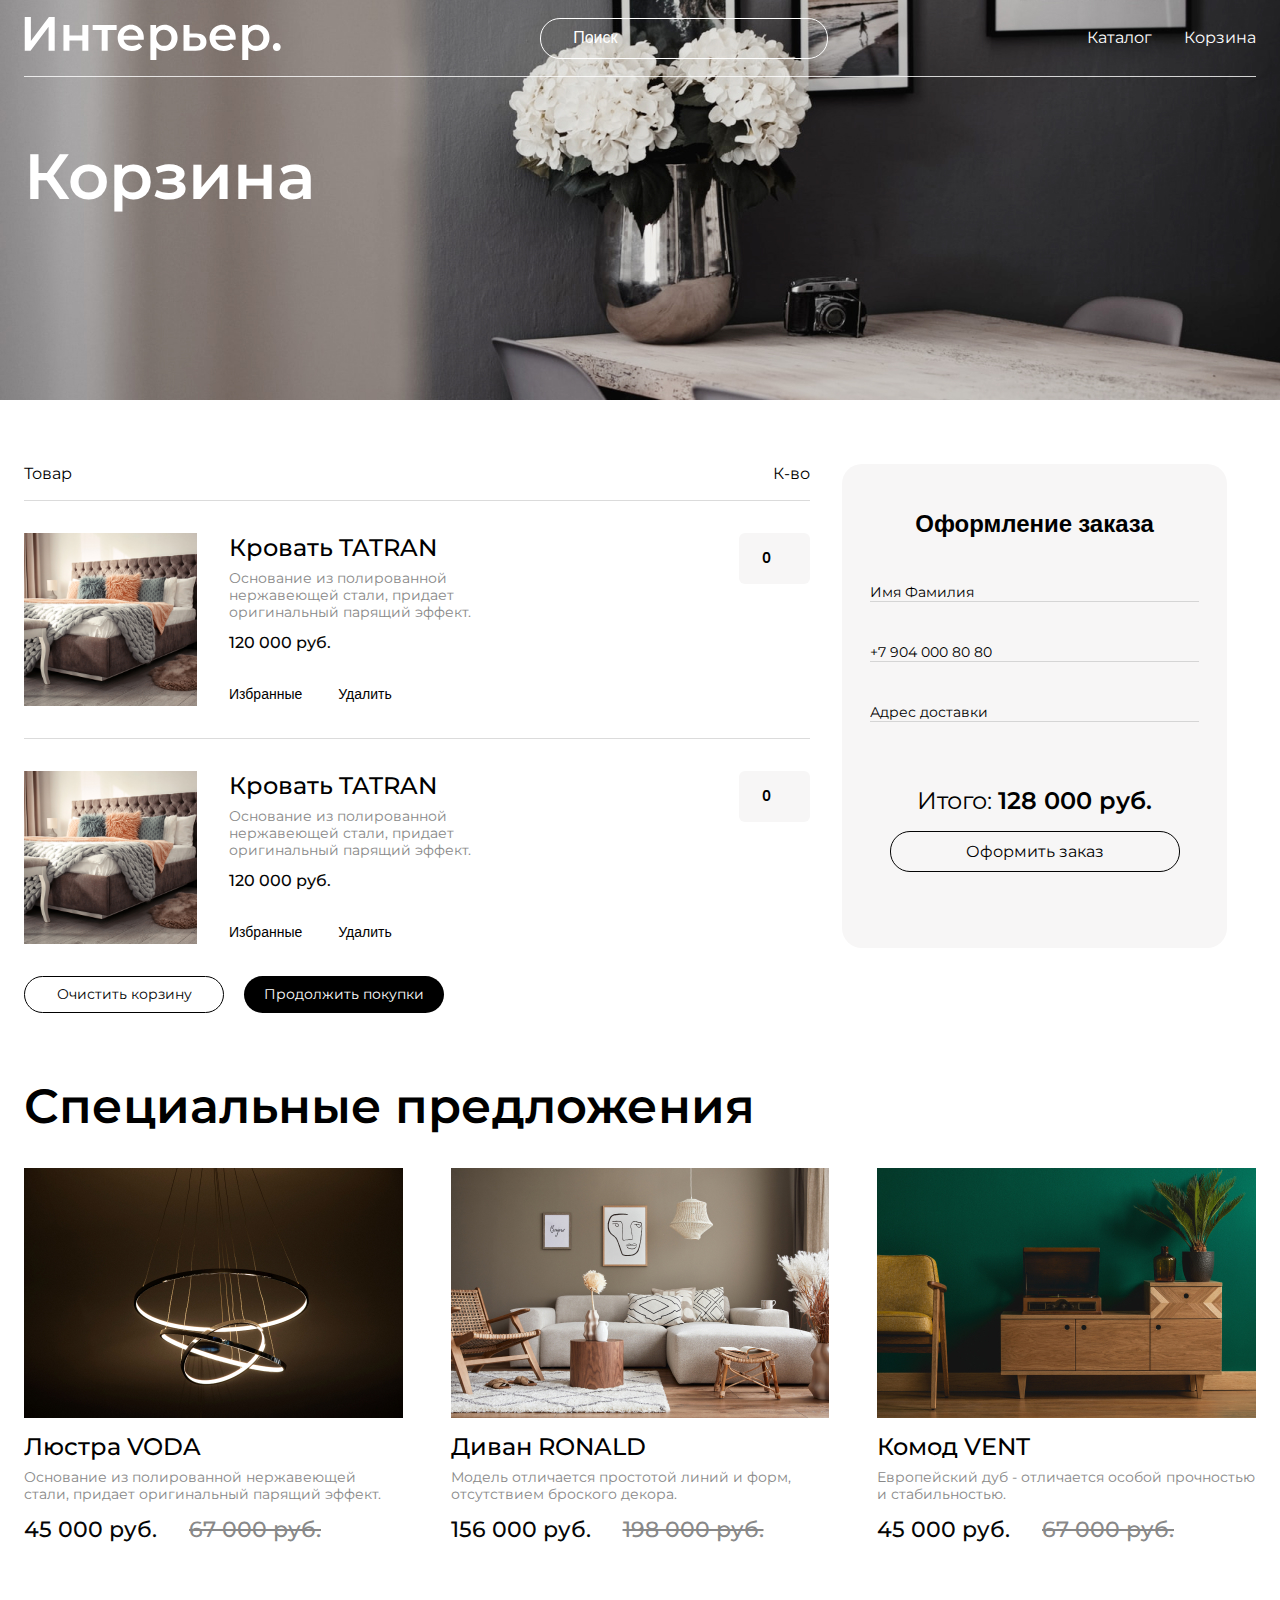
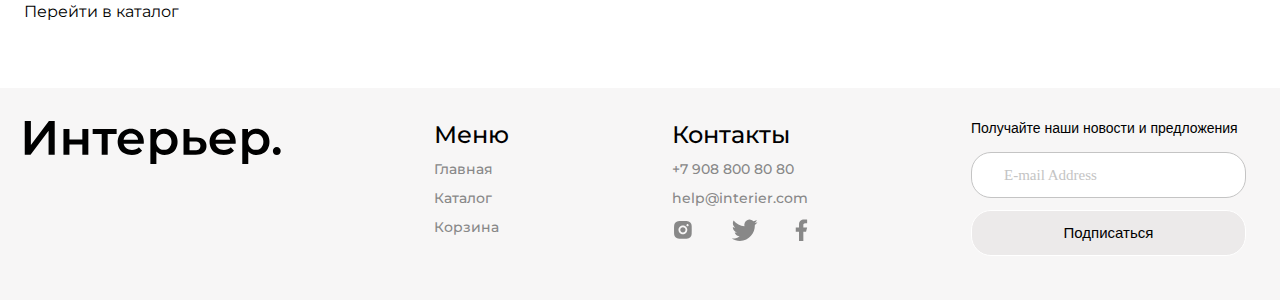
==== commit a76a7fc9: "Task 11: Added: hover effects for buttons and links" ====
--- a/cart.html
+++ b/cart.html
@@ -19,8 +19,8 @@
             </picture>
             <input class="header-search" type="search" name="Search" id="input-search" placeholder="Поиск">
             <nav class="header-nav">
-                <a class="header-nav-element" href="catalog.html">Каталог</a>
-                <a class="header-nav-element" href="cart.html">Корзина</a>
+                <a class="link header-nav-element" href="catalog.html">Каталог</a>
+                <a class="link header-nav-element" href="cart.html">Корзина</a>
             </nav>
             <div class="header-nav mobile">
                 <a class="header-nav-element" id="nav-mobile-search">
@@ -55,8 +55,8 @@
                             <p class="product-desc cart">Основание из полированной нержавеющей стали, придает оригинальный парящий эффект.</p>
                             <p class="price cart">120 000 руб.</p>
                             <div class="product-card-control">
-                                <button class="product-card-button" id="add-to-favorites-button">Избранные</button>
-                                <button class="product-card-button" id="delete-from-cart-button">Удалить</button>
+                                <button class="link product-card-button" id="add-to-favorites-button">Избранные</button>
+                                <button class="link product-card-button" id="delete-from-cart-button">Удалить</button>
                             </div>
                         </div>
                         <input class="product-amount-input" type="number" value=0>
@@ -68,8 +68,8 @@
                             <p class="product-desc cart">Основание из полированной нержавеющей стали, придает оригинальный парящий эффект.</p>
                             <p class="price cart">120 000 руб.</p>
                             <div class="product-card-control">
-                                <button class="product-card-button" id="add-to-favorites-button">Избранные</button>
-                                <button class="product-card-button" id="delete-from-cart-button">Удалить</button>
+                                <button class="link product-card-button" id="add-to-favorites-button">Избранные</button>
+                                <button class="link product-card-button" id="delete-from-cart-button">Удалить</button>
                             </div>
                         </div>
                         <input class="product-amount-input" type="number" value=0>
@@ -118,21 +118,21 @@
                 </div>
             </div>
         </div>
-        <a class="catalog-section-link" href="catalog.html">Перейти в каталог</a>
+        <a class="link catalog-section-link" href="catalog.html">Перейти в каталог</a>
     </section>
     </main>
     <footer>
         <img class="footer-logo" height="44px" src="img/logo.svg" alt="Logo">
         <div class="footer-section">
             <h4 class="footer-section-element">Меню</h4>
-            <a class="footer-link" href="index.html">Главная</a>
-            <a class="footer-link" href="catalog.html">Каталог</a>
-            <a class="footer-link" href="">Корзина</a>
+            <a class="link footer-link" href="index.html">Главная</a>
+            <a class="link footer-link" href="catalog.html">Каталог</a>
+            <a class="link footer-link" href="cart.html">Корзина</a>
         </div>
         <div class="footer-section">
             <h4 class="footer-section-element">Контакты</h4>
-            <a class="footer-link" href="tel:+79088008080">+7 908 800 80 80</a>
-            <a class="footer-link" href="mailto:help@interier.com">help@interier.com</a>
+            <a class="link footer-link" href="tel:+79088008080">+7 908 800 80 80</a>
+            <a class="link footer-link" href="mailto:help@interier.com">help@interier.com</a>
             <div class="footer-contacts-social">
                 <a href=""><img height="22px" src="img/inst.svg" alt="Instagram Logo"></a>
                 <a href=""><img height="22px" src="img/twitter.svg" alt="Twitter Logo"></a>
--- a/css/main.css
+++ b/css/main.css
@@ -59,8 +59,6 @@
   margin-top: 16px;
   font-size: 16px;
   line-height: 24px;
-  -webkit-text-decoration-line: underline;
-          text-decoration-line: underline;
   color: #FFFFFF;
 }
 
@@ -134,7 +132,6 @@
   font-size: 16px;
   line-height: 20px;
   color: #FFFFFF;
-  text-decoration: none;
   -webkit-box-flex: 0;
       -ms-flex: none;
           flex: none;
@@ -284,13 +281,7 @@
   font-weight: normal;
   font-size: 16px;
   line-height: 24px;
-  -webkit-text-decoration-line: underline;
-          text-decoration-line: underline;
-  color: #000000;
-}
-
-.catalog-section-link:hover {
-  color: rgba(0, 0, 0, 0.5);
+  color: #000000;
 }
 
 .footer-logo {
@@ -303,7 +294,6 @@
   font-size: 14px;
   line-height: 17px;
   color: #888888;
-  text-decoration: none;
 }
 
 .footer-section {
@@ -431,6 +421,12 @@
   color: #000000;
 }
 
+.subscribe-button:hover {
+  background-color: #e6e6e6;
+  border: none;
+  color: #000000;
+}
+
 .footer-link, .footer-contacts-social, .subscription-email-input, .subscribe-button {
   margin-bottom: 12px;
 }
@@ -604,15 +600,9 @@
   margin-right: 32px;
   font-size: 14px;
   line-height: 24px;
-  -webkit-text-decoration-line: underline;
-          text-decoration-line: underline;
   border: none;
   background: none;
   color: #000000;
-}
-
-.product-card-button:hover {
-  color: rgba(0, 0, 0, 0.5);
 }
 
 .product-amount-input {
@@ -819,6 +809,12 @@
   }
 }
 
+@media (min-width: 768px) and (max-width: 833px) {
+  .product-card {
+    width: 340px;
+  }
+}
+
 @media (max-width: 767px) {
   section, .intro-header {
     margin-left: calc(max(calc(50% - 188px), 16px));
@@ -937,6 +933,9 @@
     -webkit-box-direction: normal;
         -ms-flex-direction: column;
             flex-direction: column;
+    -webkit-box-align: center;
+        -ms-flex-align: center;
+            align-items: center;
     row-gap: 32px;
     margin-bottom: 32px;
   }
@@ -1053,4 +1052,12 @@
     margin-bottom: 32px;
   }
 }
+
+.link {
+  text-decoration: none;
+}
+
+.link:hover {
+  text-decoration: underline;
+}
 /*# sourceMappingURL=main.css.map */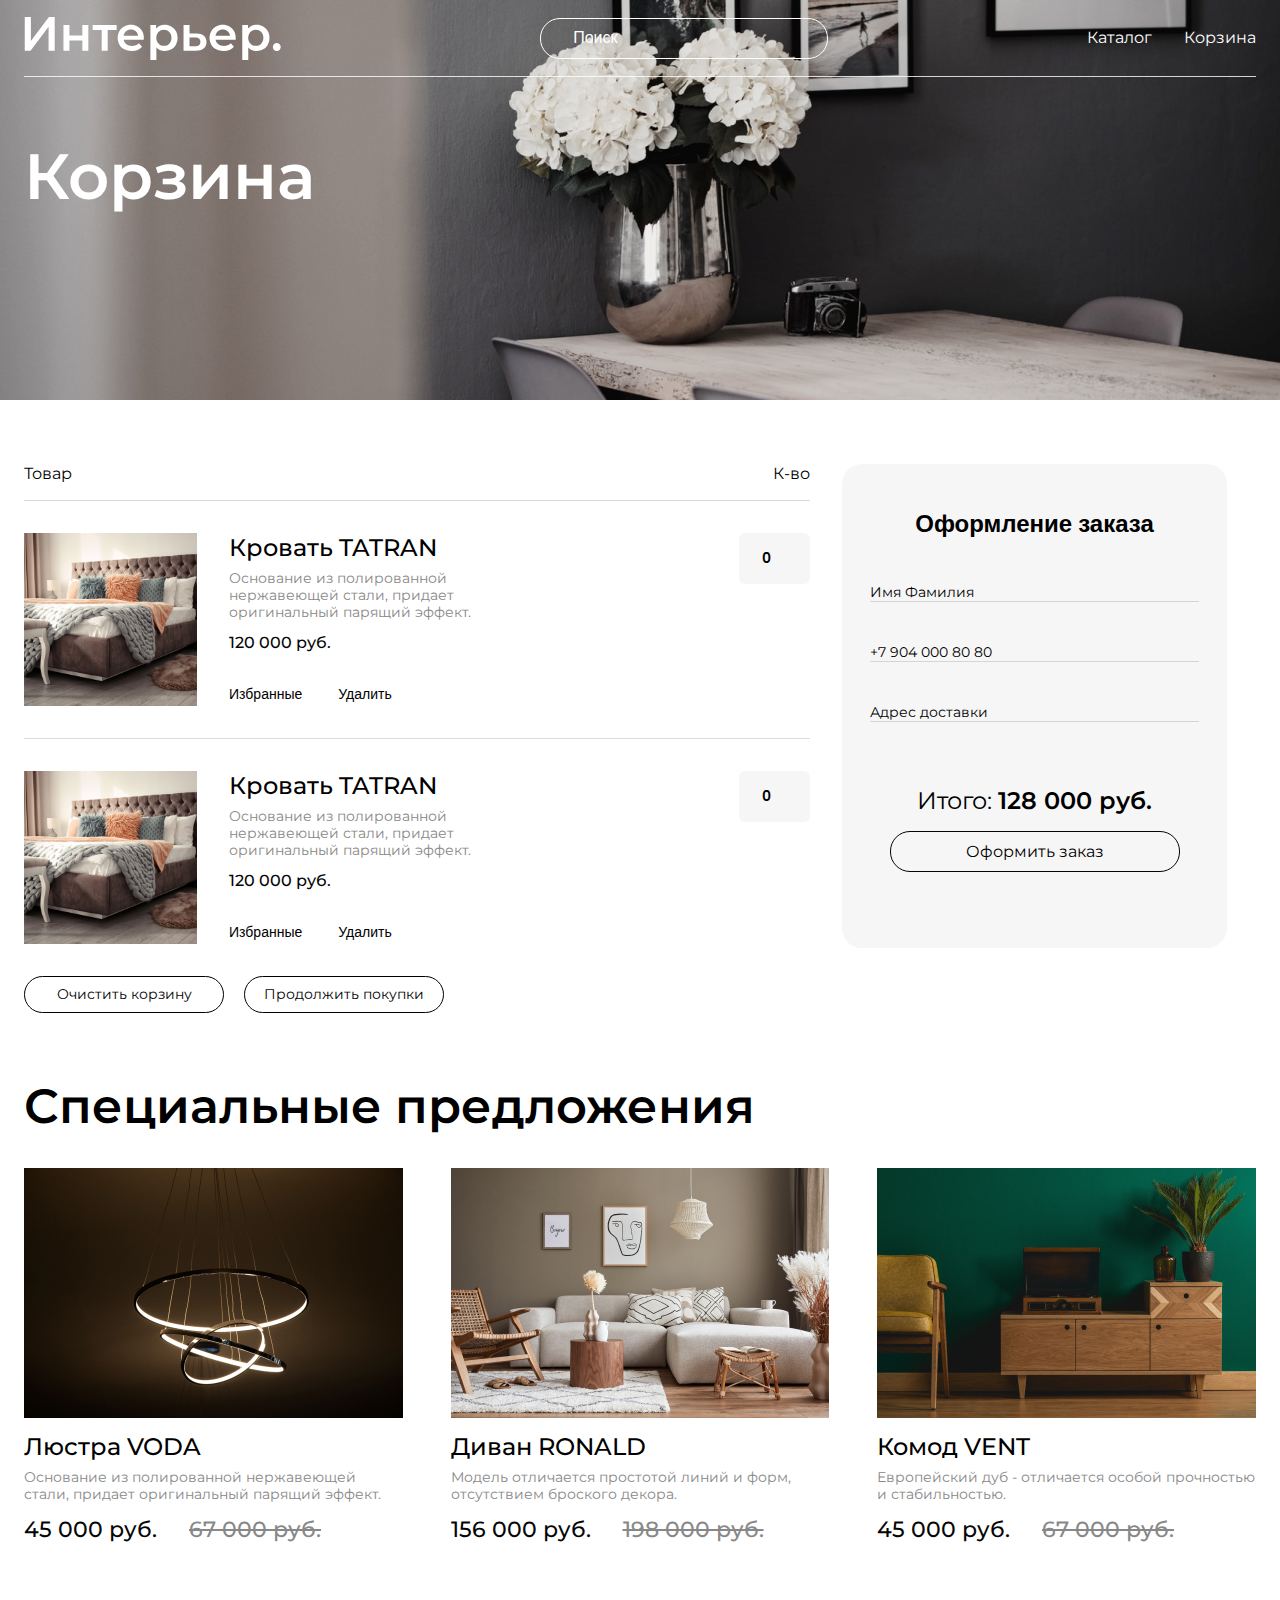
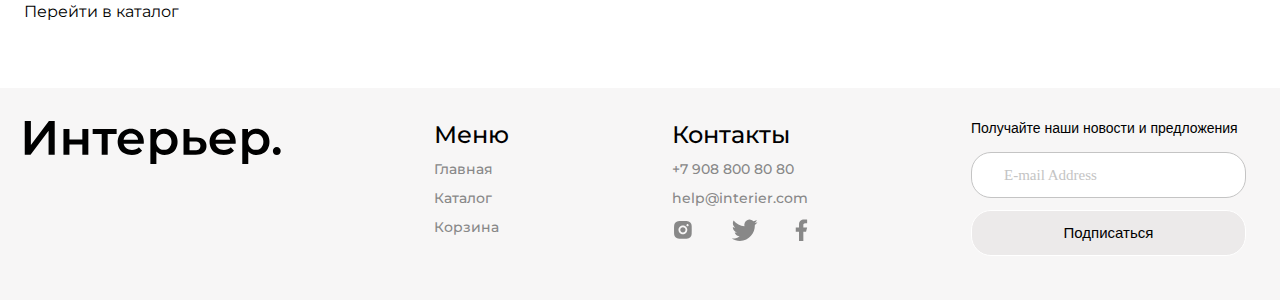
==== commit 33b79702: "Task 11 - Added: underline hover for links + color change transition for buttons" ====
--- a/cart.html
+++ b/cart.html
@@ -76,8 +76,8 @@
                     </div>
                 </div>
                 <div class="cart-pane-control">
-                    <button class="clear-cart-button">Очистить корзину</button>
-                    <button class="continue-shopping-button">Продолжить покупки</button>
+                    <button class="big-button clear-cart-button">Очистить корзину</button>
+                    <button class="big-button continue-shopping-button">Продолжить покупки</button>
                 </div>
             </div>
             <div class="order-pane">
@@ -86,7 +86,7 @@
                 <input class="order-phone-number" placeholder="+7 904 000 80 80">
                 <input class="order-delivery-address" placeholder="Адрес доставки">
                 <div class="order-total-block"><p class="order-total">Итого:&nbsp;</p><p class="order-total-sum">128 000 руб.</p></div>
-                <button class="checkout-button">Оформить заказ</button>
+                <button class="big-button checkout-button">Оформить заказ</button>
             </div>
         </div>
     </section>
@@ -143,7 +143,7 @@
             <form class="footer-subscription" action="#">
                 <p class="subscription-header">Получайте наши новости и предложения</p>
                 <input class="subscription-email-input" type="email" placeholder="E-mail Address">
-                <button class="subscribe-button">Подписаться</button>
+                <button class="big-button subscribe-button">Подписаться</button>
             </form>
         </div>
     </footer>
--- a/css/main.css
+++ b/css/main.css
@@ -722,7 +722,7 @@
   color: #000000;
 }
 
-.clear-cart-button {
+.clear-cart-button, .continue-shopping-button {
   width: 200px;
   height: 37px;
   background: none;
@@ -738,27 +738,6 @@
   line-height: 17px;
   text-align: center;
   color: #020202;
-}
-
-.continue-shopping-button {
-  width: 200px;
-  height: 37px;
-  background: #000000;
-  border: none;
-  border-radius: 50px;
-  font-family: Montserrat;
-  font-style: normal;
-  font-weight: normal;
-  font-size: 14px;
-  line-height: 17px;
-  text-align: center;
-  color: #FFFFFF;
-}
-
-.clear-cart-button:hover, .continue-shopping-button:hover, .checkout-button:hover {
-  background-color: #e6e6e6;
-  border: none;
-  color: #000000;
 }
 
 @media (max-width: 1023px) {
@@ -1060,4 +1039,26 @@
 .link:hover {
   text-decoration: underline;
 }
+
+.big-button {
+  -webkit-transition: color .5s;
+  transition: color .5s;
+  overflow: hidden;
+  background-image: linear-gradient(135deg, #31302B 50%, transparent 51%);
+  background-size: 100px 100px;
+  /* some initial size to get the slanted appearance */
+  background-position: -50px -50px;
+  /* negative positioning to hide it initially */
+  background-repeat: no-repeat;
+  -webkit-transition: all ease 0.5s;
+  transition: all ease 0.5s;
+}
+
+.big-button:hover {
+  background-size: 200% 200%;
+  /* 200% because gradient is colored only for 50% */
+  background-position: 0px 0px;
+  /* bring it fully into view */
+  color: #FFF;
+}
 /*# sourceMappingURL=main.css.map */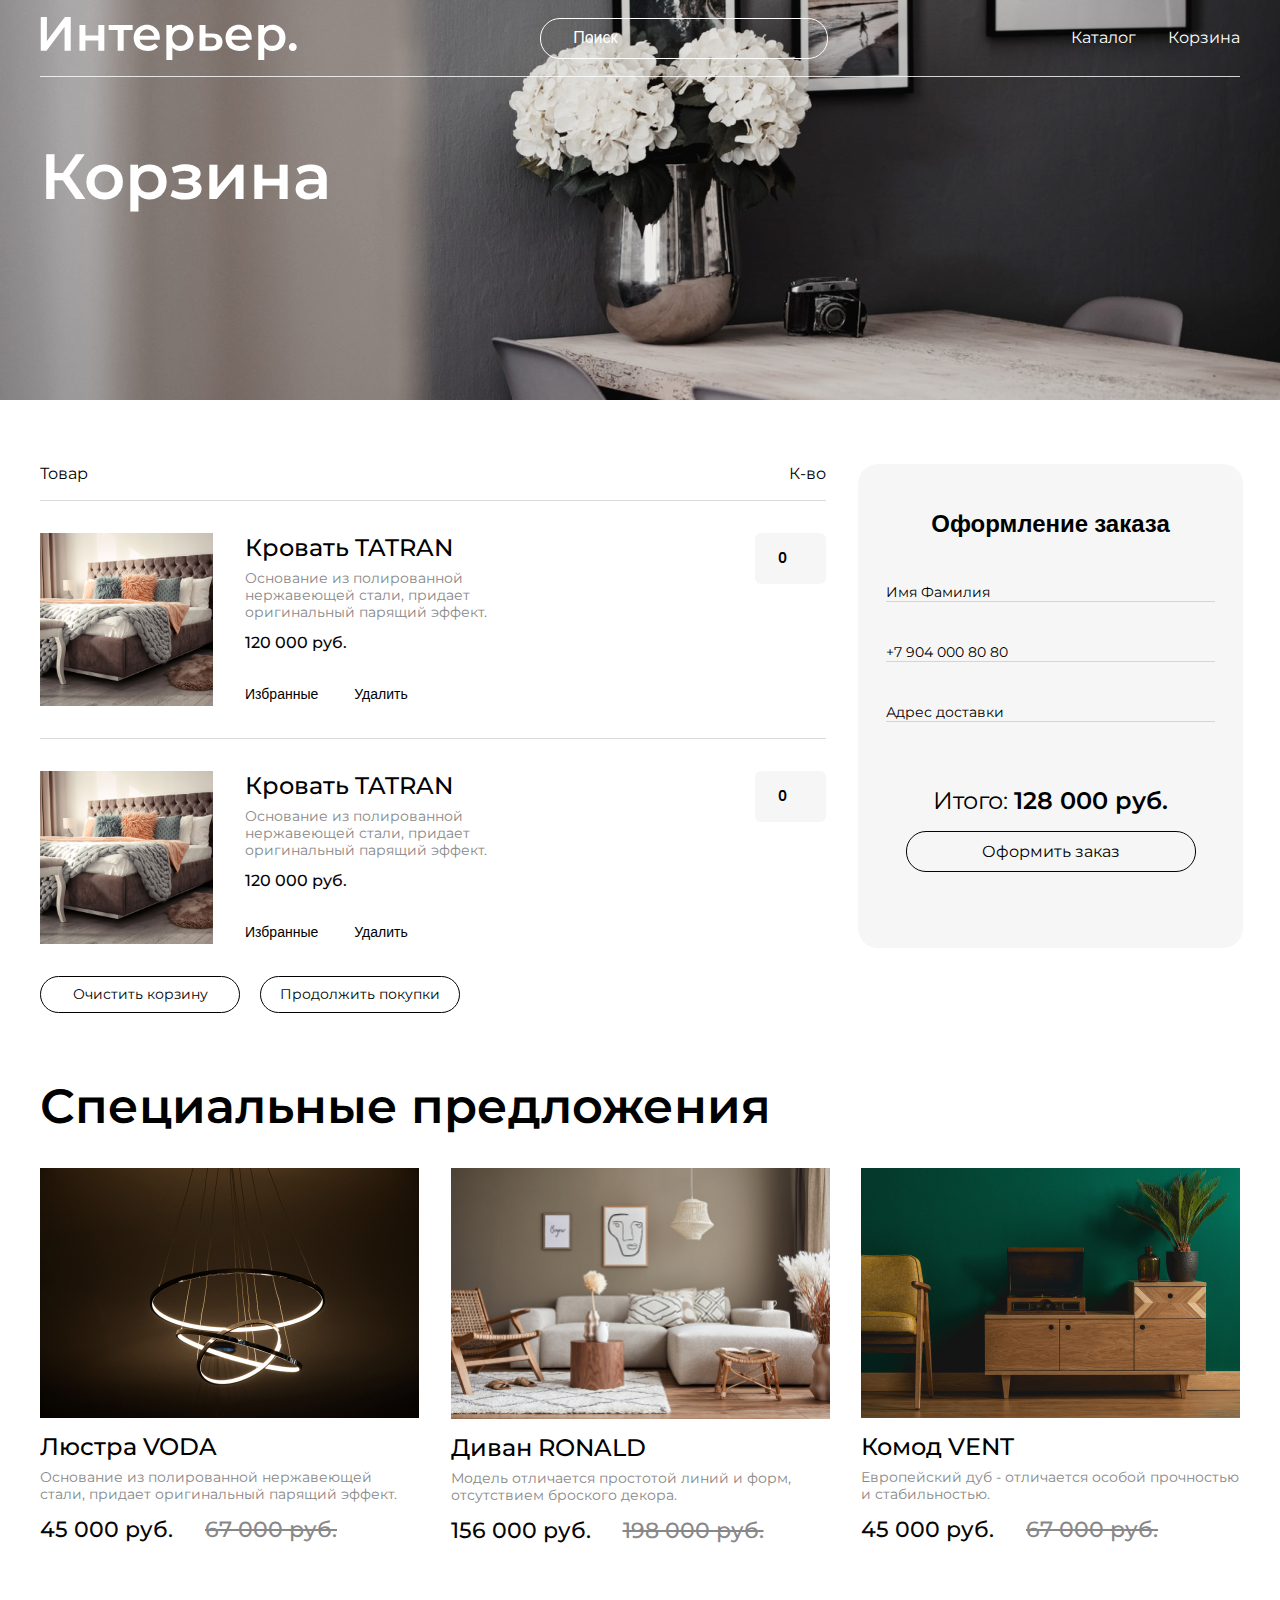
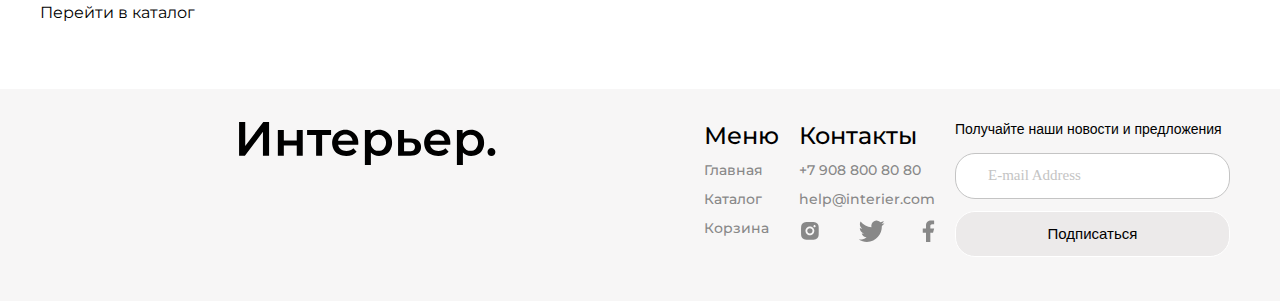
==== commit 08465f3a: "Task 11 - Added: Class centered with paddings + minor fixes" ====
--- a/cart.html
+++ b/cart.html
@@ -10,7 +10,7 @@
     <title>Корзина</title>
 </head>
 <body>
-    <div class="intro cart">
+    <div class="intro cart centered">
         <header class="intro-header">
             <picture class="header-logo">
                 <source media="(max-width: 767px)" srcset="img/logo_mobile.svg">
@@ -34,12 +34,12 @@
                 </a>
             </div>
         </header>
-        <section>
+        <div>
             <h1 class="main-header">Корзина</h1>
             <h1 class="main-header mobile short">Корзина</h1>
-        </section>
+        </div>
     </div> 
-    <main>
+    <main class="centered">
     <section>
         <div class="cart-section">
             <div class="cart-pane">
@@ -121,7 +121,7 @@
         <a class="link catalog-section-link" href="catalog.html">Перейти в каталог</a>
     </section>
     </main>
-    <footer>
+    <footer class="centered">
         <img class="footer-logo" height="44px" src="img/logo.svg" alt="Logo">
         <div class="footer-section">
             <h4 class="footer-section-element">Меню</h4>
--- a/css/main.css
+++ b/css/main.css
@@ -1,3 +1,12 @@
+.centered {
+  padding-left: calc(50% - 600px);
+  padding-right: calc(50% - 600px);
+}
+
+img {
+  width: 100%;
+}
+
 * {
   margin: 0;
   padding: 0;
@@ -10,18 +19,11 @@
   background-color: #FFFFFF;
 }
 
-section {
-  margin-left: calc(max(calc(50% - 620px), 24px));
-  margin-right: calc(max(calc(50% - 620px), 24px));
-}
-
 main {
   margin-bottom: 64px;
 }
 
 footer {
-  padding-left: calc(max(calc(50% - 620px), 24px));
-  padding-right: calc(max(calc(50% - 620px), 24px));
   min-height: 130px;
   background: #F7F6F6;
   display: -webkit-box;
@@ -63,8 +65,6 @@
 }
 
 .intro-header {
-  margin-left: calc(max(calc(50% - 620px), 24px));
-  margin-right: calc(max(calc(50% - 620px), 24px));
   height: 76px;
   display: -webkit-box;
   display: -ms-flexbox;
@@ -741,13 +741,9 @@
 }
 
 @media (max-width: 1023px) {
-  section, .intro-header {
-    margin-left: calc(max(calc(50% - 393px), 24px));
-    margin-right: calc(max(calc(50% - 393px), 24px));
-  }
-  footer {
-    padding-left: calc(max(calc(50% - 393px), 24px));
-    padding-right: calc(max(calc(50% - 393px), 24px));
+  .centered {
+    padding-left: calc(50% - 393px);
+    padding-right: calc(50% - 393px);
   }
   main {
     margin-bottom: 48px;
@@ -795,13 +791,11 @@
 }
 
 @media (max-width: 767px) {
-  section, .intro-header {
-    margin-left: calc(max(calc(50% - 188px), 16px));
-    margin-right: calc(max(calc(50% - 188px), 16px));
+  .centered {
+    padding-left: calc(max(calc(50% - 178px), 12px));
+    padding-right: calc(max(calc(50% - 178px), 12px));
   }
   footer {
-    padding-left: calc(max(calc(50% - 393px), 24px));
-    padding-right: calc(max(calc(50% - 393px), 24px));
     display: -ms-grid;
     display: grid;
     -ms-grid-columns: (1fr)[2];
@@ -919,7 +913,7 @@
     margin-bottom: 32px;
   }
   .product-card {
-    width: 344px;
+    width: 100%;
   }
   .product-image {
     height: 228px;
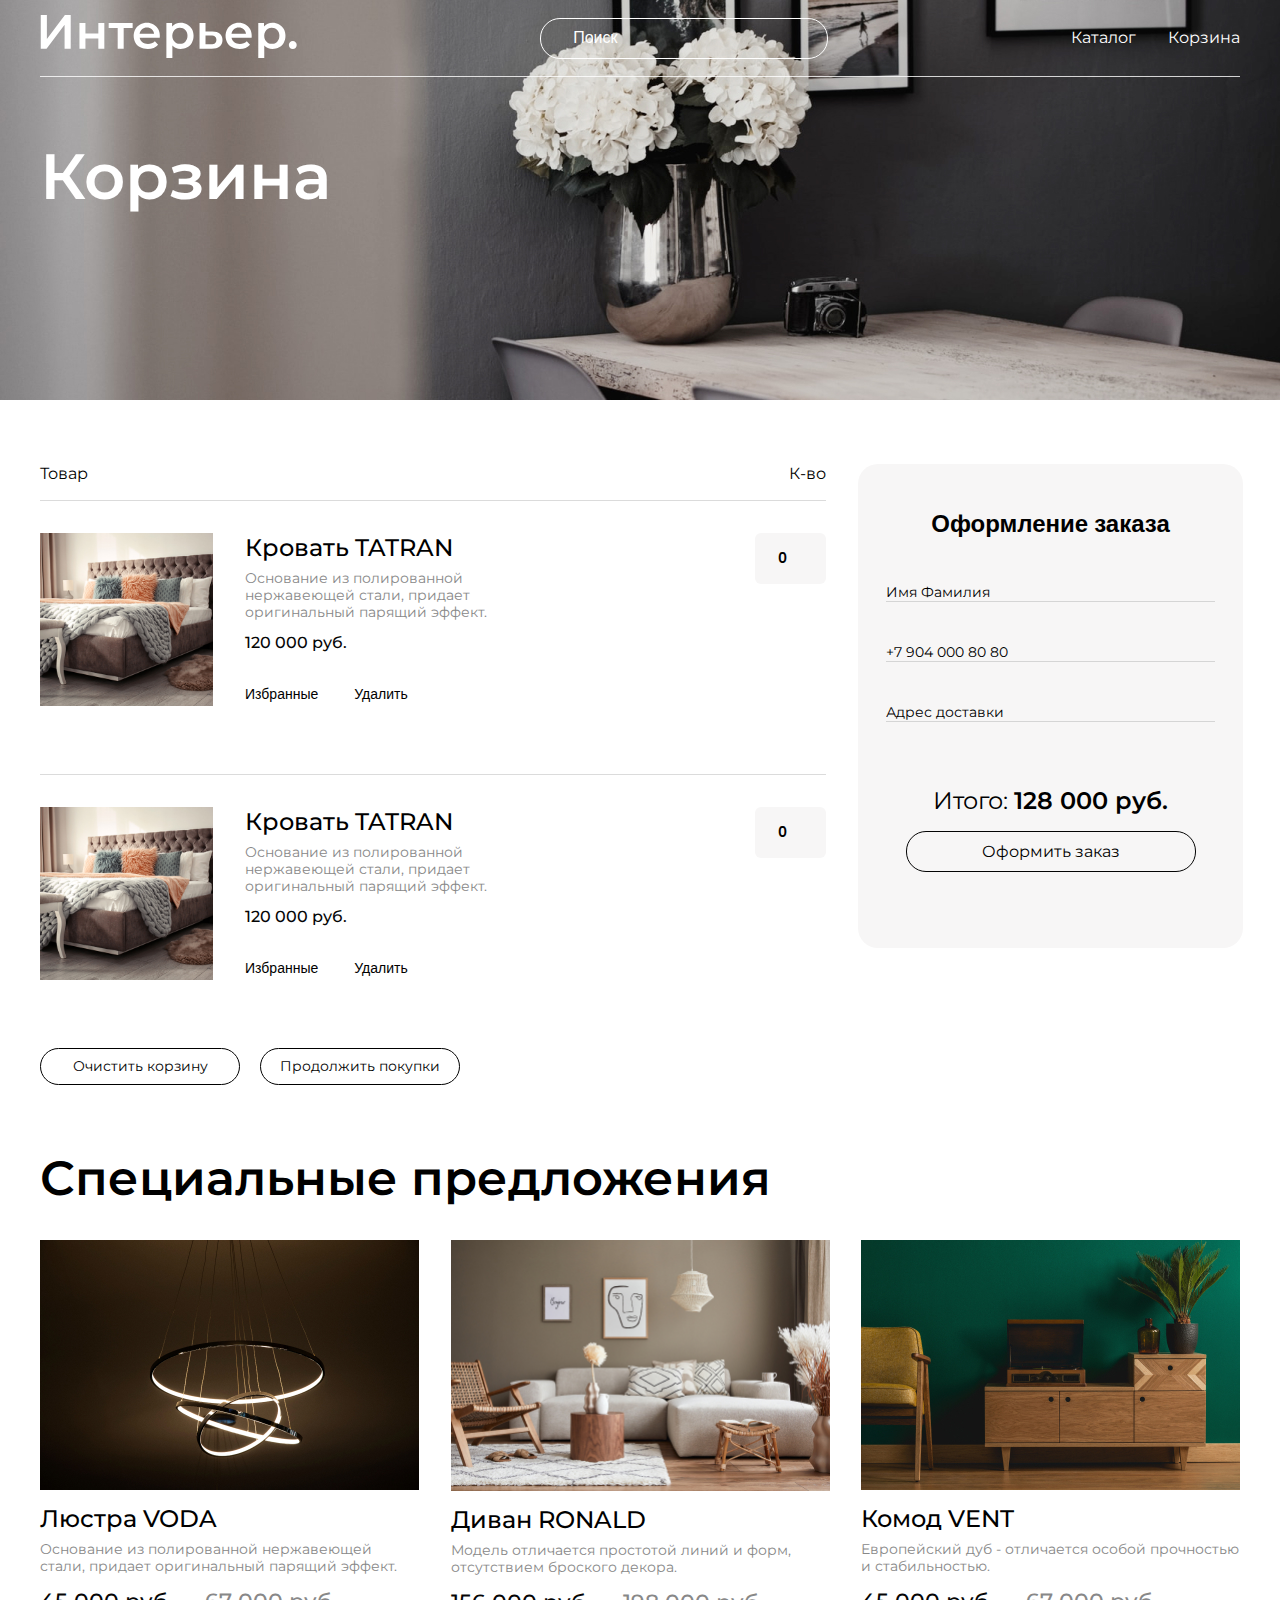
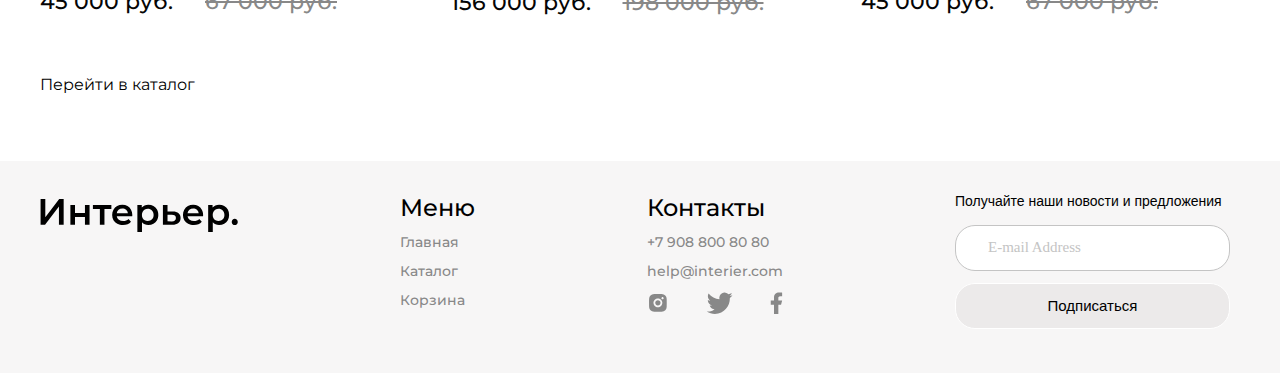
==== commit bedfe762: "Task 12 - Added: Link to index.html in logo" ====
--- a/cart.html
+++ b/cart.html
@@ -12,11 +12,13 @@
 <body>
     <div class="intro cart centered">
         <header class="intro-header">
-            <picture class="header-logo">
-                <source media="(max-width: 767px)" srcset="img/logo_mobile.svg">
-                <source media="(min-width: 768px)" srcset="img/logo.svg">
-                <img class="header-logo" src="img/logo.svg" alt="Logo">
-            </picture>
+            <a href="index.html">
+                <picture class="header-logo">
+                    <source media="(max-width: 767px)" srcset="img/logo_mobile.svg">
+                    <source media="(min-width: 768px)" srcset="img/logo.svg">
+                    <img class="header-logo" src="img/logo.svg" alt="Logo">
+                </picture>
+            </a>
             <input class="header-search" type="search" name="Search" id="input-search" placeholder="Поиск">
             <nav class="header-nav">
                 <a class="link header-nav-element" href="catalog.html">Каталог</a>
@@ -122,7 +124,9 @@
     </section>
     </main>
     <footer class="centered">
-        <img class="footer-logo" height="44px" src="img/logo.svg" alt="Logo">
+        <a href="index.html">
+            <img class="footer-logo" height="44px" src="img/logo.svg" alt="Logo">
+        </a>
         <div class="footer-section">
             <h4 class="footer-section-element">Меню</h4>
             <a class="link footer-link" href="index.html">Главная</a>
--- a/css/main.css
+++ b/css/main.css
@@ -1,3 +1,4 @@
+@charset "UTF-8";
 .centered {
   padding-left: calc(50% - 600px);
   padding-right: calc(50% - 600px);
@@ -223,11 +224,12 @@
   -webkit-box-pack: justify;
       -ms-flex-pack: justify;
           justify-content: space-between;
-  margin-bottom: 56px;
+  margin-bottom: 20px;
 }
 
 .product-card {
   width: 379px;
+  margin-bottom: 36px;
 }
 
 .product-image {
@@ -287,6 +289,8 @@
 .footer-logo {
   -webkit-filter: brightness(0%);
           filter: brightness(0%);
+  width: 198px;
+  margin-right: 80Ззгpx;
 }
 
 .footer-link {
@@ -1040,19 +1044,15 @@
   overflow: hidden;
   background-image: linear-gradient(135deg, #31302B 50%, transparent 51%);
   background-size: 100px 100px;
-  /* some initial size to get the slanted appearance */
   background-position: -50px -50px;
-  /* negative positioning to hide it initially */
   background-repeat: no-repeat;
-  -webkit-transition: all ease 0.5s;
-  transition: all ease 0.5s;
+  -webkit-transition: all ease .5s;
+  transition: all ease .5s;
 }
 
 .big-button:hover {
   background-size: 200% 200%;
-  /* 200% because gradient is colored only for 50% */
   background-position: 0px 0px;
-  /* bring it fully into view */
   color: #FFF;
 }
 /*# sourceMappingURL=main.css.map */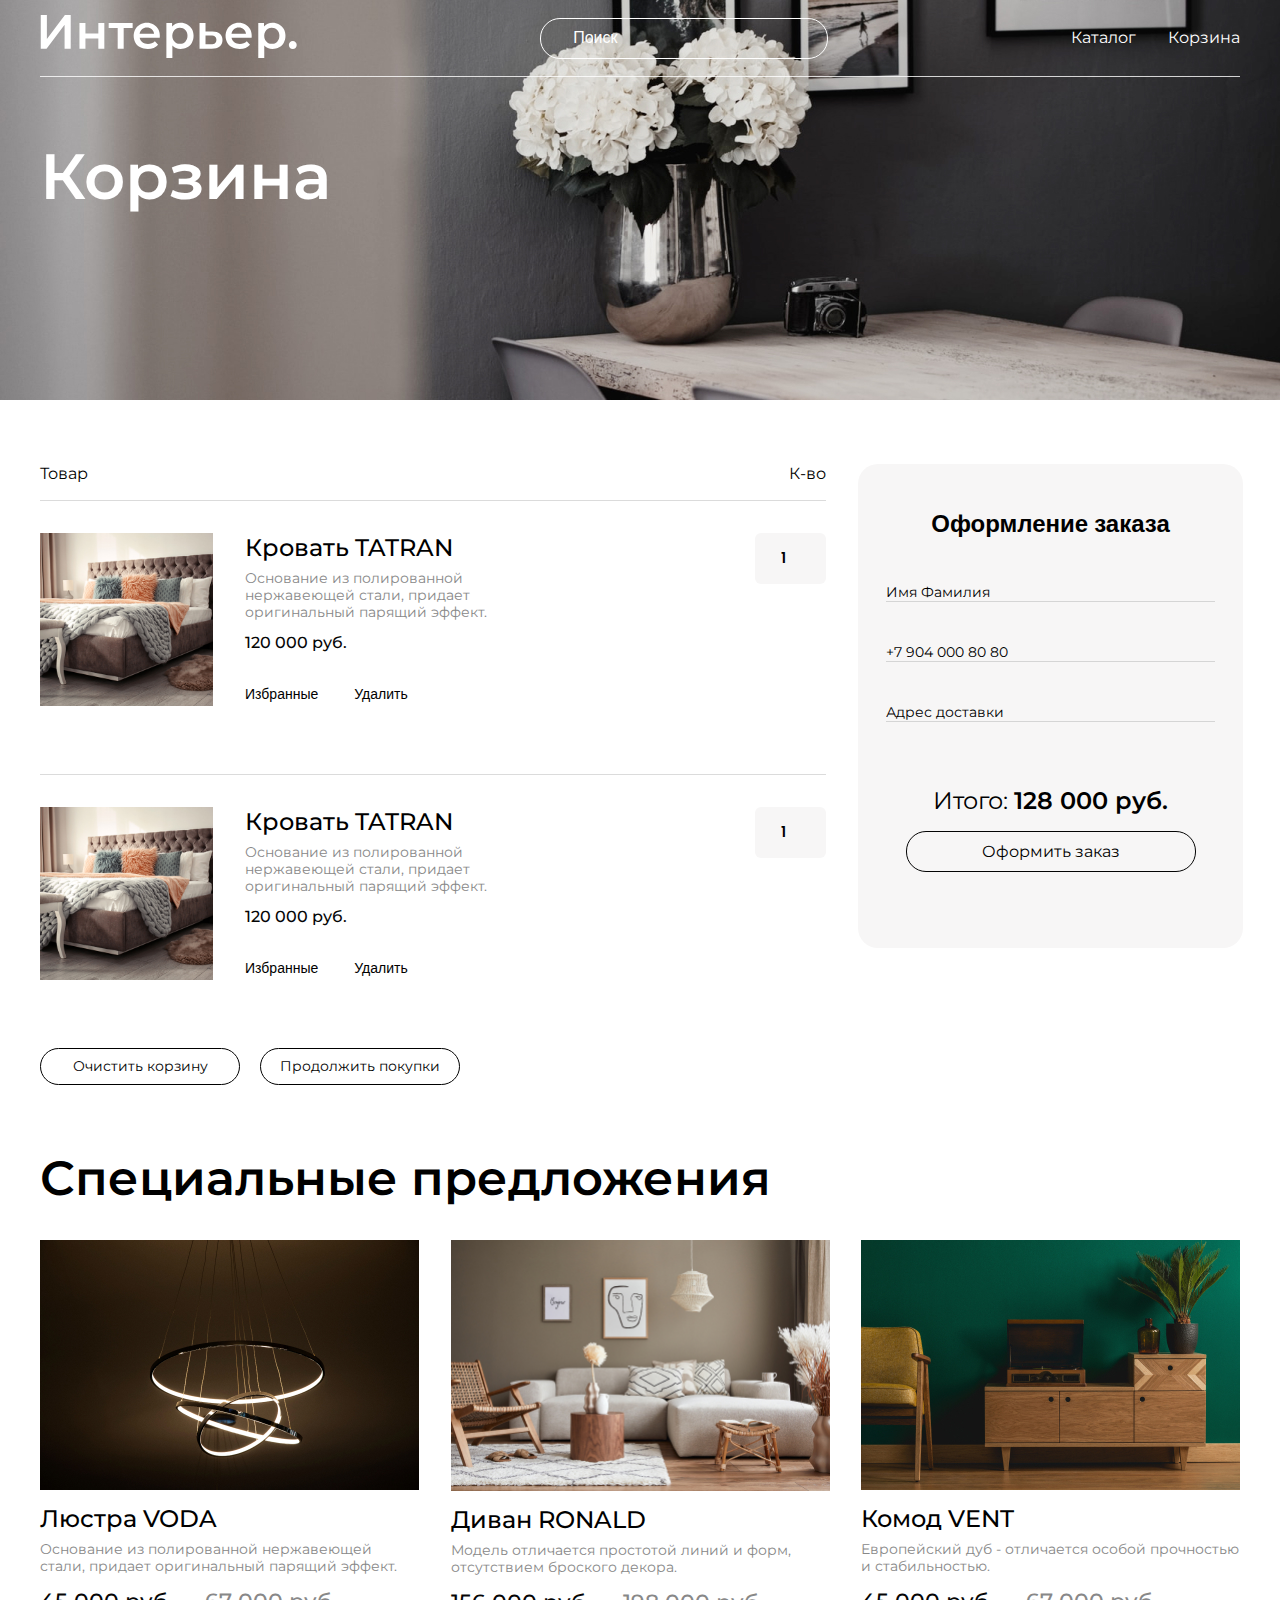
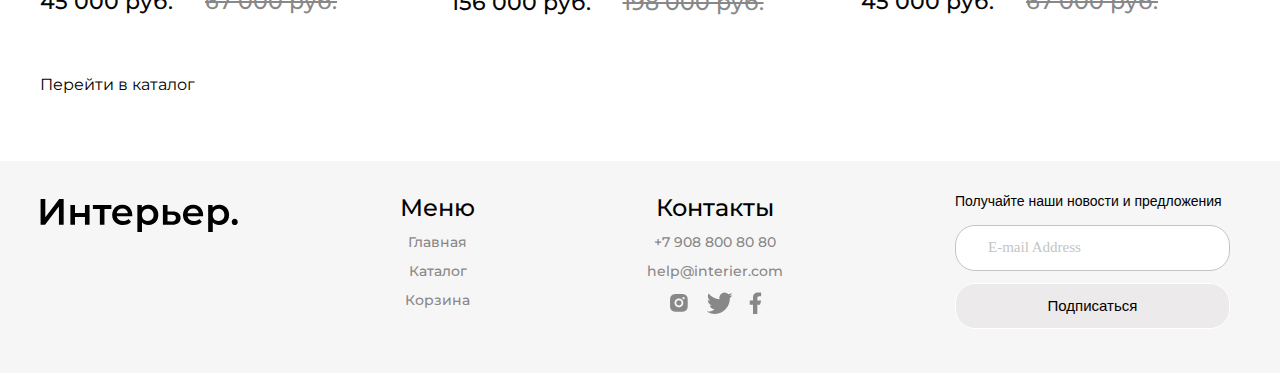
==== commit 2bb5075a: "Fixed: product card functionality + minor hover effects" ====
--- a/cart.html
+++ b/cart.html
@@ -4,7 +4,7 @@
     <meta charset="UTF-8">
     <meta http-equiv="X-UA-Compatible" content="IE=edge">
     <meta name="viewport" content="width=device-width, initial-scale=1.0">
-    <link rel="stylesheet" href="css/main.css">
+    <link rel="stylesheet" href="css/style.css">
     <link href='https://fonts.googleapis.com/css?family=Montserrat:400,500,600,80' rel='stylesheet' type='text/css'>
     <link href="https://fonts.googleapis.com/css2?family=Poppins:wght@300;400;500;600&display=swap" rel="stylesheet"> 
     <title>Корзина</title>
@@ -56,12 +56,12 @@
                             <h3 class="product-name cart">Кровать TATRAN</h3>
                             <p class="product-desc cart">Основание из полированной нержавеющей стали, придает оригинальный парящий эффект.</p>
                             <p class="price cart">120 000 руб.</p>
-                            <div class="product-card-control">
+                            <div class="product-card-item-control">
                                 <button class="link product-card-button" id="add-to-favorites-button">Избранные</button>
                                 <button class="link product-card-button" id="delete-from-cart-button">Удалить</button>
                             </div>
                         </div>
-                        <input class="product-amount-input" type="number" value=0>
+                        <input class="product-amount-input" type="number" value=1>
                     </div>
                     <div class="product-card cart">
                         <img class="product-image cart" src="img/tatran.jpg" alt='TATRAN'>
@@ -69,12 +69,12 @@
                             <h3 class="product-name cart">Кровать TATRAN</h3>
                             <p class="product-desc cart">Основание из полированной нержавеющей стали, придает оригинальный парящий эффект.</p>
                             <p class="price cart">120 000 руб.</p>
-                            <div class="product-card-control">
+                            <div class="product-card-item-control">
                                 <button class="link product-card-button" id="add-to-favorites-button">Избранные</button>
                                 <button class="link product-card-button" id="delete-from-cart-button">Удалить</button>
                             </div>
                         </div>
-                        <input class="product-amount-input" type="number" value=0>
+                        <input class="product-amount-input" type="number" value=1>
                     </div>
                 </div>
                 <div class="cart-pane-control">
@@ -97,6 +97,14 @@
         <div class="product-cards">
             <div class="product-card">
                 <img class="product-image" src="img/voda.jpg" alt='VODA'>
+                <div class="product-card-control">
+                    <button class="product-card-control-button">
+                        <img src="img/add-to-cart.svg" width="24" height="24" alt="Add to Cart">
+                    </button>
+                    <button class="product-card-control-button">
+                        <img src="img/add-to-favorite.svg" width="24" height="24" alt="Add to Cart">
+                    </button>
+                </div>
                 <h3 class="product-name">Люстра VODA</h3>
                 <p class="product-desc">Основание из полированной нержавеющей стали, придает оригинальный парящий эффект.</p>
                 <div class="special-offer-price">
@@ -105,6 +113,14 @@
             </div>
             <div class="product-card">
                 <img class="product-image" src="img/ronald.jpg" alt='RONALD'>
+                <div class="product-card-control">
+                    <button class="product-card-control-button">
+                        <img src="img/add-to-cart.svg" width="24" height="24" alt="Add to Cart">
+                    </button>
+                    <button class="product-card-control-button">
+                        <img src="img/add-to-favorite.svg" width="24" height="24" alt="Add to Cart">
+                    </button>
+                </div>
                 <h3 class="product-name">Диван RONALD</h3>
                 <p class="product-desc">Модель отличается простотой линий и форм, отсутствием броского декора.</p>
                 <div class="special-offer-price">
@@ -113,6 +129,14 @@
             </div>
             <div class="product-card">
                 <img class="product-image" src="img/vent.jpg" alt='VENT'>
+                <div class="product-card-control">
+                    <button class="product-card-control-button">
+                        <img src="img/add-to-cart.svg" width="24" height="24" alt="Add to Cart">
+                    </button>
+                    <button class="product-card-control-button">
+                        <img src="img/add-to-favorite.svg" width="24" height="24" alt="Add to Cart">
+                    </button>
+                </div>
                 <h3 class="product-name">Комод VENT</h3>
                 <p class="product-desc">Европейский дуб - отличается особой прочностью и стабильностью.</p>
                 <div class="special-offer-price">
@@ -138,9 +162,9 @@
             <a class="link footer-link" href="tel:+79088008080">+7 908 800 80 80</a>
             <a class="link footer-link" href="mailto:help@interier.com">help@interier.com</a>
             <div class="footer-contacts-social">
-                <a href=""><img height="22px" src="img/inst.svg" alt="Instagram Logo"></a>
-                <a href=""><img height="22px" src="img/twitter.svg" alt="Twitter Logo"></a>
-                <a href=""><img height="22px" src="img/facebook.svg" alt="Facebook Logo"></a>
+                <a class="footer-contacts-social-icon" href=""><img height="22px" src="img/inst.svg" alt="Instagram Logo"></a>
+                <a class="footer-contacts-social-icon" href=""><img height="22px" src="img/twitter.svg" alt="Twitter Logo"></a>
+                <a class="footer-contacts-social-icon" href=""><img height="22px" src="img/facebook.svg" alt="Facebook Logo"></a>
             </div>
         </div>
         <div class="footer-section">
--- a/css/style.css
+++ b/css/style.css
@@ -0,0 +1,1102 @@
+@charset "UTF-8";
+.centered {
+  padding-left: calc(50% - 600px);
+  padding-right: calc(50% - 600px);
+}
+
+img {
+  width: 100%;
+}
+
+* {
+  margin: 0;
+  padding: 0;
+}
+
+body {
+  font-family: 'Montserrat', sans-serif;
+  font-style: normal;
+  font-weight: normal;
+  background-color: #FFFFFF;
+}
+
+main {
+  margin-bottom: 64px;
+}
+
+footer {
+  min-height: 130px;
+  background: #F7F6F6;
+  display: -webkit-box;
+  display: -ms-flexbox;
+  display: flex;
+  -webkit-box-pack: justify;
+      -ms-flex-pack: justify;
+          justify-content: space-between;
+  padding-top: 32px;
+  padding-bottom: 32px;
+}
+
+input:focus {
+  outline: none;
+}
+
+.intro {
+  min-height: 735px;
+  background-image: url("../img/intro_background.jpg");
+  background-size: cover;
+  margin-bottom: 64px;
+}
+
+.slogan-paragraph {
+  min-height: 32px;
+  margin-bottom: 16px;
+  margin-top: 16px;
+  font-size: 24px;
+  line-height: 32px;
+  color: #FFFFFF;
+}
+
+.catalog-link {
+  height: 24px;
+  margin-top: 16px;
+  font-size: 16px;
+  line-height: 24px;
+  color: #FFFFFF;
+}
+
+.intro-header {
+  height: 76px;
+  display: -webkit-box;
+  display: -ms-flexbox;
+  display: flex;
+  -webkit-box-pack: justify;
+      -ms-flex-pack: justify;
+          justify-content: space-between;
+  -webkit-box-align: center;
+      -ms-flex-align: center;
+          align-items: center;
+  border-bottom: 1px solid rgba(255, 255, 255, 0.8);
+  -webkit-column-gap: 24px;
+          column-gap: 24px;
+}
+
+.header-logo {
+  height: 44px;
+}
+
+.header-search {
+  height: 41px;
+  width: 288px;
+  padding-left: 32px;
+  padding-right: 32px;
+  border: 1px solid #FFFFFF;
+  -webkit-box-sizing: border-box;
+          box-sizing: border-box;
+  border-radius: 20px;
+  background: transparent;
+  font-size: 16px;
+  line-height: 20px;
+  color: #FFFFFF;
+}
+
+.header-search::-webkit-input-placeholder {
+  color: #FFFFFF;
+}
+
+.header-search:-ms-input-placeholder {
+  color: #FFFFFF;
+}
+
+.header-search::-ms-input-placeholder {
+  color: #FFFFFF;
+}
+
+.header-search::placeholder {
+  color: #FFFFFF;
+}
+
+.header-nav {
+  display: -webkit-box;
+  display: -ms-flexbox;
+  display: flex;
+  -webkit-box-pack: justify;
+      -ms-flex-pack: justify;
+          justify-content: space-between;
+}
+
+.header-nav.mobile {
+  display: none;
+}
+
+.header-nav-element {
+  font-size: 16px;
+  line-height: 20px;
+  color: #FFFFFF;
+  -webkit-box-flex: 0;
+      -ms-flex: none;
+          flex: none;
+  -webkit-box-ordinal-group: 1;
+      -ms-flex-order: 0;
+          order: 0;
+  -ms-flex-positive: 0;
+      flex-grow: 0;
+}
+
+.header-nav-element:nth-child(2n) {
+  margin-left: 32px;
+}
+
+.main-header {
+  margin-top: 64px;
+  margin-bottom: 16px;
+  max-width: 792px;
+  font-weight: 600;
+  font-size: 64px;
+  line-height: 70px;
+  color: #FFFFFF;
+}
+
+.main-header.mobile {
+  display: none;
+}
+
+.main-header.catalog, .main-header.cart {
+  margin-top: 120px;
+}
+
+.section-header {
+  height: 59px;
+  margin-bottom: 32px;
+  font-weight: 600;
+  font-size: 48px;
+  line-height: 59px;
+  display: -webkit-box;
+  display: -ms-flexbox;
+  display: flex;
+  -webkit-box-align: center;
+      -ms-flex-align: center;
+          align-items: center;
+  color: #000000;
+}
+
+.category-cards {
+  display: -ms-grid;
+  display: grid;
+  gap: 32px;
+  -ms-grid-columns: (1fr)[12];
+      grid-template-columns: repeat(12, 1fr);
+  margin-bottom: 64px;
+}
+
+.category-card.big-card {
+  grid-column: span 6;
+}
+
+.category-card {
+  grid-column: span 4;
+  height: 415px;
+  background-repeat: no-repeat;
+  background-position: center;
+  background-size: cover;
+  font-weight: 600;
+  font-size: 34px;
+  line-height: 41px;
+  display: -webkit-box;
+  display: -ms-flexbox;
+  display: flex;
+  -webkit-box-align: center;
+      -ms-flex-align: center;
+          align-items: center;
+  -webkit-box-pack: center;
+      -ms-flex-pack: center;
+          justify-content: center;
+  color: #FFFFFF;
+}
+
+.product-cards {
+  display: -webkit-box;
+  display: -ms-flexbox;
+  display: flex;
+  /* flex-direction: row; */
+  -ms-flex-wrap: wrap;
+      flex-wrap: wrap;
+  -webkit-box-pack: justify;
+      -ms-flex-pack: justify;
+          justify-content: space-between;
+  margin-bottom: 20px;
+}
+
+.product-card {
+  width: 379px;
+  margin-bottom: 36px;
+  position: relative;
+}
+
+.product-image {
+  -o-object-fit: cover;
+     object-fit: cover;
+  padding-bottom: 10px;
+}
+
+.product-card-control {
+  padding-top: 12px;
+  padding-right: 12px;
+  position: absolute;
+  top: 0;
+  right: 0;
+  gap: 12px;
+  display: none;
+}
+
+.product-image:hover ~ .product-card-control, .product-card-control:hover {
+  display: -webkit-box;
+  display: -ms-flexbox;
+  display: flex;
+}
+
+.product-card-control-button {
+  background: none;
+  border: none;
+}
+
+.product-card-control-button:hover {
+  -webkit-filter: brightness(0) saturate(100%) invert(0%) sepia(100%) saturate(7500%) hue-rotate(178deg) brightness(107%) contrast(113%);
+          filter: brightness(0) saturate(100%) invert(0%) sepia(100%) saturate(7500%) hue-rotate(178deg) brightness(107%) contrast(113%);
+  cursor: pointer;
+}
+
+.product-name {
+  font-weight: 500;
+  font-size: 24px;
+  line-height: 29px;
+  color: #000000;
+  margin: 0px 0px 8px 0px;
+}
+
+.product-desc {
+  font-size: 14px;
+  line-height: 17px;
+  color: #888888;
+  margin: 0px 0px 12px 0px;
+}
+
+.price {
+  font-weight: 500;
+  font-size: 22px;
+  line-height: 29px;
+  color: #050505;
+  margin-right: 32px;
+}
+
+.price-old {
+  -webkit-text-decoration-line: line-through;
+          text-decoration-line: line-through;
+  color: #888888;
+}
+
+.special-offer-price {
+  display: -webkit-box;
+  display: -ms-flexbox;
+  display: flex;
+  -webkit-box-orient: horizontal;
+  -webkit-box-direction: normal;
+      -ms-flex-direction: row;
+          flex-direction: row;
+}
+
+.catalog-section-link {
+  font-family: Montserrat;
+  font-style: normal;
+  font-weight: normal;
+  font-size: 16px;
+  line-height: 24px;
+  color: #000000;
+}
+
+.footer-logo {
+  -webkit-filter: brightness(0%);
+          filter: brightness(0%);
+  width: 198px;
+  margin-right: 80Ззгpx;
+}
+
+.footer-link {
+  font-weight: 500;
+  font-size: 14px;
+  line-height: 17px;
+  color: #888888;
+}
+
+.footer-section {
+  display: -webkit-box;
+  display: -ms-flexbox;
+  display: flex;
+  -webkit-box-orient: vertical;
+  -webkit-box-direction: normal;
+      -ms-flex-direction: column;
+          flex-direction: column;
+  -webkit-box-align: center;
+      -ms-flex-align: center;
+          align-items: center;
+  padding-left: 10px;
+  padding-right: 10px;
+}
+
+.footer-section-element {
+  font-weight: 500;
+  font-size: 24px;
+  line-height: 29px;
+  color: #000000;
+  margin-bottom: 12px;
+}
+
+.footer-contacts-social {
+  display: -webkit-box;
+  display: -ms-flexbox;
+  display: flex;
+  -webkit-box-orient: horizontal;
+  -webkit-box-direction: normal;
+      -ms-flex-direction: row;
+          flex-direction: row;
+  -webkit-box-pack: justify;
+      -ms-flex-pack: justify;
+          justify-content: space-between;
+  gap: 16px;
+}
+
+.footer-contacts-social-icon:hover {
+  -webkit-filter: brightness(0) saturate(100%) invert(0%) sepia(100%) saturate(7500%) hue-rotate(178deg) brightness(107%) contrast(113%);
+          filter: brightness(0) saturate(100%) invert(0%) sepia(100%) saturate(7500%) hue-rotate(178deg) brightness(107%) contrast(113%);
+}
+
+.footer-subscription {
+  display: -webkit-box;
+  display: -ms-flexbox;
+  display: flex;
+  -webkit-box-orient: vertical;
+  -webkit-box-direction: normal;
+      -ms-flex-direction: column;
+          flex-direction: column;
+  -ms-flex-line-pack: center;
+      align-content: center;
+}
+
+.subscription-header {
+  font-size: 14px;
+  line-height: 16px;
+  color: #000000;
+  margin-bottom: 16px;
+  font-family: Roboto, sans-serif;
+  font-style: normal;
+  font-weight: normal;
+}
+
+.subscription-email-input {
+  background: #FFFFFF;
+  border: 1px solid #C4C4C4;
+  -webkit-box-sizing: border-box;
+          box-sizing: border-box;
+  border-radius: 20px;
+  font-style: normal;
+  font-weight: normal;
+  font-size: 15px;
+  line-height: 18px;
+  width: 275px;
+  height: 46px;
+  padding-left: 32px;
+  font-family: Roboto;
+  font-style: normal;
+  font-weight: normal;
+  font-size: 15px;
+  line-height: 18px;
+  color: #636363;
+}
+
+.subscription-email-input::-webkit-input-placeholder {
+  font-family: Roboto;
+  font-style: normal;
+  font-weight: normal;
+  font-size: 15px;
+  line-height: 18px;
+  color: #C4C4C4;
+}
+
+.subscription-email-input:-ms-input-placeholder {
+  font-family: Roboto;
+  font-style: normal;
+  font-weight: normal;
+  font-size: 15px;
+  line-height: 18px;
+  color: #C4C4C4;
+}
+
+.subscription-email-input::-ms-input-placeholder {
+  font-family: Roboto;
+  font-style: normal;
+  font-weight: normal;
+  font-size: 15px;
+  line-height: 18px;
+  color: #C4C4C4;
+}
+
+.subscription-email-input::placeholder {
+  font-family: Roboto;
+  font-style: normal;
+  font-weight: normal;
+  font-size: 15px;
+  line-height: 18px;
+  color: #C4C4C4;
+}
+
+.subscribe-button {
+  background: rgba(222, 215, 215, 0.41);
+  border: 1px solid #FFFFFF;
+  -webkit-box-sizing: border-box;
+          box-sizing: border-box;
+  border-radius: 20px;
+  width: 275px;
+  height: 46px;
+  font-size: 15px;
+  line-height: 18px;
+  color: #000000;
+}
+
+.subscribe-button:hover {
+  background-color: #e6e6e6;
+  border: none;
+  color: #000000;
+}
+
+.footer-link, .footer-contacts-social, .subscription-email-input, .subscribe-button {
+  margin-bottom: 12px;
+}
+
+.intro.catalog {
+  min-height: 400px;
+  background-image: url("../img/intro_background_catalog.jpg");
+  background-size: cover;
+}
+
+.catalog-control-bar {
+  padding-bottom: 32px;
+  display: -webkit-box;
+  display: -ms-flexbox;
+  display: flex;
+  -webkit-box-pack: justify;
+      -ms-flex-pack: justify;
+          justify-content: space-between;
+}
+
+.catalog-breadcrumb-nav-ul {
+  display: -webkit-box;
+  display: -ms-flexbox;
+  display: flex;
+  list-style: none;
+}
+
+.catalog-breadcrumb-nav-element {
+  display: inline;
+  text-decoration: none;
+  font-size: 16px;
+  line-height: 32px;
+  color: #000000;
+  -webkit-box-flex: 0;
+      -ms-flex: none;
+          flex: none;
+  -webkit-box-ordinal-group: 1;
+      -ms-flex-order: 0;
+          order: 0;
+  -ms-flex-positive: 0;
+      flex-grow: 0;
+}
+
+.catalog-breadcrumb-nav a + a::before {
+  content: "\00a0/\00a0\00a0";
+  font-size: 16px;
+  line-height: 32px;
+  color: #000000;
+  -webkit-box-flex: 0;
+      -ms-flex: none;
+          flex: none;
+  -webkit-box-ordinal-group: 1;
+      -ms-flex-order: 0;
+          order: 0;
+  -ms-flex-positive: 0;
+      flex-grow: 0;
+}
+
+.catalog-sort-dropdown {
+  height: 41px;
+  border: 1px solid #C4C4C4;
+  -webkit-box-sizing: border-box;
+          box-sizing: border-box;
+  border-radius: 20px;
+  padding-left: 10px;
+  font-size: 16px;
+  line-height: 20px;
+  color: #000000;
+}
+
+/* Doesn't work in Firefox (Works in Google Chrome) */
+.catalog-sort-option {
+  font-size: 16px;
+  line-height: 20px;
+  color: #000000;
+}
+
+.intro.cart {
+  min-height: 400px;
+  background-image: url("../img/intro_background_cart.jpg");
+  background-size: cover;
+}
+
+.cart-section {
+  margin-top: 32px;
+  display: -ms-grid;
+  display: grid;
+  -ms-grid-columns: (1fr)[12];
+      grid-template-columns: repeat(12, 1fr);
+  gap: 32px;
+}
+
+.cart-pane {
+  min-width: 786px;
+}
+
+.cart-header-bar {
+  padding-bottom: 16px;
+  grid-column: span 8;
+  font-size: 16px;
+  line-height: 20px;
+  display: -webkit-box;
+  display: -ms-flexbox;
+  display: flex;
+  -webkit-box-pack: justify;
+      -ms-flex-pack: justify;
+          justify-content: space-between;
+  -webkit-box-align: center;
+      -ms-flex-align: center;
+          align-items: center;
+  color: #000000;
+}
+
+.product-card.cart {
+  display: -webkit-box;
+  display: -ms-flexbox;
+  display: flex;
+  -webkit-box-pack: justify;
+      -ms-flex-pack: justify;
+          justify-content: space-between;
+  width: 100%;
+  height: 173px;
+  padding-top: 32px;
+  padding-bottom: 32px;
+  border-top: 1px solid rgba(136, 136, 136, 0.3);
+}
+
+.product-image.cart {
+  max-height: 173px;
+  max-width: 173px;
+  -o-object-fit: cover;
+     object-fit: cover;
+  padding-bottom: 0;
+}
+
+.cart-product-info {
+  padding-left: 32px;
+  display: -webkit-box;
+  display: -ms-flexbox;
+  display: flex;
+  -webkit-box-orient: vertical;
+  -webkit-box-direction: normal;
+      -ms-flex-direction: column;
+          flex-direction: column;
+  -webkit-box-pack: justify;
+      -ms-flex-pack: justify;
+          justify-content: space-between;
+}
+
+.product-name.cart {
+  font-size: 24px;
+  line-height: 29px;
+}
+
+.product-desc.cart {
+  font-size: 14px;
+  line-height: 17px;
+  max-width: 276px;
+}
+
+.price.cart {
+  font-size: 16px;
+  line-height: 20px;
+}
+
+.product-card-item-control {
+  margin-top: auto;
+}
+
+.product-card-button {
+  margin-right: 32px;
+  font-size: 14px;
+  line-height: 24px;
+  border: none;
+  background: none;
+  color: #000000;
+}
+
+.product-amount-input {
+  margin-left: auto;
+  height: 51px;
+  width: 71px;
+  background: #F7F6F6;
+  border-radius: 6px;
+  border: none;
+  text-align: center;
+  font-family: Poppins;
+  font-style: normal;
+  font-weight: 600;
+  font-size: 14px;
+}
+
+.order-pane {
+  grid-column: span 4;
+  min-width: 329px;
+  max-height: 400px;
+  background: #F7F6F6;
+  border-radius: 20px;
+  display: -webkit-box;
+  display: -ms-flexbox;
+  display: flex;
+  -webkit-box-orient: vertical;
+  -webkit-box-direction: normal;
+      -ms-flex-direction: column;
+          flex-direction: column;
+  padding-top: 42px;
+  padding-bottom: 42px;
+  padding-left: 28px;
+  padding-right: 28px;
+  -webkit-box-align: center;
+      -ms-flex-align: center;
+          align-items: center;
+}
+
+.order-pane-header {
+  font-family: Poppins, sans-serif;
+  font-style: normal;
+  font-weight: 600;
+  font-size: 24px;
+  line-height: 36px;
+  -webkit-box-align: center;
+      -ms-flex-align: center;
+          align-items: center;
+  text-align: center;
+}
+
+.order-name, .order-phone-number, .order-delivery-address {
+  width: 100%;
+  background: none;
+  border: none;
+  border-bottom: 1px solid rgba(136, 136, 136, 0.3);
+  font-family: Montserrat;
+  font-style: normal;
+  font-weight: normal;
+  font-size: 14px;
+  line-height: 17px;
+  margin-top: 42px;
+  color: #000000;
+}
+
+.order-name::-webkit-input-placeholder, .order-phone-number::-webkit-input-placeholder, .order-delivery-address::-webkit-input-placeholder {
+  color: #000000;
+}
+
+.order-name:-ms-input-placeholder, .order-phone-number:-ms-input-placeholder, .order-delivery-address:-ms-input-placeholder {
+  color: #000000;
+}
+
+.order-name::-ms-input-placeholder, .order-phone-number::-ms-input-placeholder, .order-delivery-address::-ms-input-placeholder {
+  color: #000000;
+}
+
+.order-name::placeholder, .order-phone-number::placeholder, .order-delivery-address::placeholder {
+  color: #000000;
+}
+
+.order-total-block {
+  margin-top: 64px;
+  margin-bottom: 16px;
+  display: -webkit-box;
+  display: -ms-flexbox;
+  display: flex;
+  font-size: 24px;
+  line-height: 29px;
+  color: #000000;
+}
+
+.order-total-sum {
+  font-weight: 600;
+}
+
+.cart-pane-control {
+  margin-bottom: 64px;
+}
+
+.checkout-button {
+  width: 290px;
+  height: 41px;
+  background: none;
+  border: 1px solid #040404;
+  -webkit-box-sizing: border-box;
+          box-sizing: border-box;
+  border-radius: 20px;
+  font-family: Montserrat;
+  font-style: normal;
+  font-weight: normal;
+  font-size: 16px;
+  line-height: 20px;
+  -webkit-box-align: center;
+      -ms-flex-align: center;
+          align-items: center;
+  text-align: center;
+  color: #000000;
+}
+
+.clear-cart-button, .continue-shopping-button {
+  width: 200px;
+  height: 37px;
+  background: none;
+  border: 1px solid #000000;
+  -webkit-box-sizing: border-box;
+          box-sizing: border-box;
+  border-radius: 50px;
+  margin-right: 16px;
+  font-family: Montserrat;
+  font-style: normal;
+  font-weight: normal;
+  font-size: 14px;
+  line-height: 17px;
+  text-align: center;
+  color: #020202;
+}
+
+@media (max-width: 1023px) {
+  .centered {
+    padding-left: calc(50% - 393px);
+    padding-right: calc(50% - 393px);
+  }
+  main {
+    margin-bottom: 48px;
+  }
+  .intro.catalog {
+    height: 100vh;
+  }
+  .category-card {
+    height: 265px;
+  }
+  .footer-logo-link {
+    display: none;
+  }
+  .footer-logo {
+    display: none;
+  }
+  .footer-section:first {
+    padding-left: 0;
+  }
+  .cart-section {
+    display: -webkit-box;
+    display: -ms-flexbox;
+    display: flex;
+    -webkit-box-orient: vertical;
+    -webkit-box-direction: normal;
+        -ms-flex-direction: column;
+            flex-direction: column;
+    -webkit-box-align: center;
+        -ms-flex-align: center;
+            align-items: center;
+    gap: 0;
+  }
+  .cart-pane-control {
+    display: -webkit-box;
+    display: -ms-flexbox;
+    display: flex;
+    -webkit-box-pack: center;
+        -ms-flex-pack: center;
+            justify-content: center;
+  }
+  .order-pane {
+    width: 364px;
+    margin-bottom: 64px;
+  }
+}
+
+@media (min-width: 768px) and (max-width: 833px) {
+  .product-card {
+    width: 340px;
+  }
+}
+
+@media (max-width: 767px) {
+  .centered {
+    padding-left: calc(max(calc(50% - 178px), 12px));
+    padding-right: calc(max(calc(50% - 178px), 12px));
+  }
+  footer {
+    display: -ms-grid;
+    display: grid;
+    -ms-grid-columns: (1fr)[2];
+        grid-template-columns: repeat(2, 1fr);
+    gap: 32px;
+  }
+  main {
+    margin-bottom: 48px;
+  }
+  .intro {
+    height: 100vh;
+    margin-bottom: 32px;
+    background-size: cover;
+  }
+  .header-logo {
+    height: 22px;
+  }
+  .main-header {
+    margin-top: 48px;
+    margin-bottom: 16px;
+    max-width: 333px;
+    font-weight: 600;
+    font-size: 48px;
+    line-height: 58px;
+    color: #FFFFFF;
+    text-align: center;
+    display: none;
+  }
+  .main-header.mobile {
+    display: block;
+  }
+  .main-header.mobile.short {
+    margin-top: 35vh;
+  }
+  .slogan-paragraph {
+    margin-bottom: 16px;
+    font-size: 16px;
+    line-height: 32px;
+    color: #FFFFFF;
+    text-align: center;
+  }
+  .catalog-link {
+    display: block;
+    font-size: 14px;
+    line-height: 24px;
+    -webkit-text-decoration-line: underline;
+            text-decoration-line: underline;
+    color: #FFFFFF;
+    text-align: center;
+  }
+  .header-search {
+    display: none;
+  }
+  .header-nav {
+    display: none;
+  }
+  .header-nav.mobile {
+    display: -webkit-box;
+    display: -ms-flexbox;
+    display: flex;
+    -webkit-box-pack: justify;
+        -ms-flex-pack: justify;
+            justify-content: space-between;
+    -webkit-column-gap: 32px;
+            column-gap: 32px;
+  }
+  .header-nav-element {
+    height: 20px;
+    width: 20px;
+  }
+  .header-nav-element:nth-child(2n) {
+    margin-left: 0px;
+  }
+  .section-header {
+    margin-bottom: 32px;
+    font-weight: 600;
+    font-size: 24px;
+    line-height: 30px;
+    color: #000000;
+  }
+  .category-cards {
+    display: -webkit-box;
+    display: -ms-flexbox;
+    display: flex;
+    -webkit-box-orient: vertical;
+    -webkit-box-direction: normal;
+        -ms-flex-direction: column;
+            flex-direction: column;
+    margin-bottom: 32px;
+    row-gap: 16px;
+  }
+  .category-card {
+    height: 245px;
+    background-repeat: no-repeat;
+    background-position: center;
+    background-size: cover;
+    font-weight: 600;
+    font-size: 28px;
+    line-height: 35px;
+    text-align: center;
+    color: #FFFFFF;
+  }
+  .product-cards {
+    display: -webkit-box;
+    display: -ms-flexbox;
+    display: flex;
+    -webkit-box-orient: vertical;
+    -webkit-box-direction: normal;
+        -ms-flex-direction: column;
+            flex-direction: column;
+    -webkit-box-align: center;
+        -ms-flex-align: center;
+            align-items: center;
+    row-gap: 32px;
+    margin-bottom: 32px;
+  }
+  .product-card {
+    width: 100%;
+  }
+  .product-image {
+    height: 228px;
+    -o-object-fit: cover;
+       object-fit: cover;
+    padding-bottom: 10px;
+  }
+  .product-name {
+    font-weight: 500;
+    font-size: 20px;
+    line-height: 24px;
+    color: #000000;
+    margin-bottom: 8px;
+  }
+  .product-desc {
+    font-size: 14px;
+    line-height: 17px;
+    color: #888888;
+    margin-bottom: 8px;
+  }
+  .price {
+    font-weight: 500;
+    font-size: 20px;
+    line-height: 24px;
+    color: #050505;
+    margin-right: 32px;
+  }
+  .price-old {
+    -webkit-text-decoration-line: line-through;
+            text-decoration-line: line-through;
+    color: #888888;
+  }
+  .special-offer-price {
+    display: -webkit-box;
+    display: -ms-flexbox;
+    display: flex;
+    -webkit-box-orient: horizontal;
+    -webkit-box-direction: normal;
+        -ms-flex-direction: row;
+            flex-direction: row;
+  }
+  .footer-section {
+    grid-column: span 1;
+    -webkit-box-align: center;
+        -ms-flex-align: center;
+            align-items: center;
+  }
+  .footer-section:last-of-type {
+    -ms-grid-column: 1;
+    -ms-grid-column-span: 2;
+    grid-column: 1 / 3;
+  }
+  .footer-contacts-social {
+    -webkit-column-gap: 16px;
+            column-gap: 16px;
+  }
+  .subscription-header {
+    font-size: 14px;
+  }
+  .catalog-control-bar {
+    -webkit-box-orient: vertical;
+    -webkit-box-direction: normal;
+        -ms-flex-direction: column;
+            flex-direction: column;
+  }
+  .catalog-sort-dropdown {
+    margin-top: 16px;
+  }
+  .cart-pane {
+    min-width: 0px;
+  }
+  .cart-product-info {
+    padding-left: 0px;
+  }
+  .product-image.cart {
+    display: none;
+  }
+  .clear-cart-button, .continue-shopping-button {
+    width: 160px;
+    font-size: 12px;
+  }
+  .product-card-control {
+    margin-top: 12px;
+  }
+  .cart-pane-control {
+    margin-bottom: 32px;
+  }
+  .order-pane {
+    width: auto;
+    min-width: 0px;
+    grid-column: span 4;
+    max-height: 400px;
+    background: #F7F6F6;
+    border-radius: 20px;
+    display: -webkit-box;
+    display: -ms-flexbox;
+    display: flex;
+    -webkit-box-orient: vertical;
+    -webkit-box-direction: normal;
+        -ms-flex-direction: column;
+            flex-direction: column;
+    padding-top: 42px;
+    padding-bottom: 42px;
+    padding-left: 28px;
+    padding-right: 28px;
+    -webkit-box-align: center;
+        -ms-flex-align: center;
+            align-items: center;
+    margin-bottom: 32px;
+  }
+}
+
+.link {
+  text-decoration: none;
+}
+
+.link:hover {
+  text-decoration: underline;
+}
+
+.big-button {
+  -webkit-transition: color .5s;
+  transition: color .5s;
+  overflow: hidden;
+  background-image: linear-gradient(135deg, #31302B 50%, transparent 51%);
+  background-size: 100px 100px;
+  background-position: -50px -50px;
+  background-repeat: no-repeat;
+  -webkit-transition: all ease .5s;
+  transition: all ease .5s;
+}
+
+.big-button:hover {
+  background-size: 200% 200%;
+  background-position: 0px 0px;
+  color: #FFF;
+  cursor: pointer;
+}
+/*# sourceMappingURL=style.css.map */